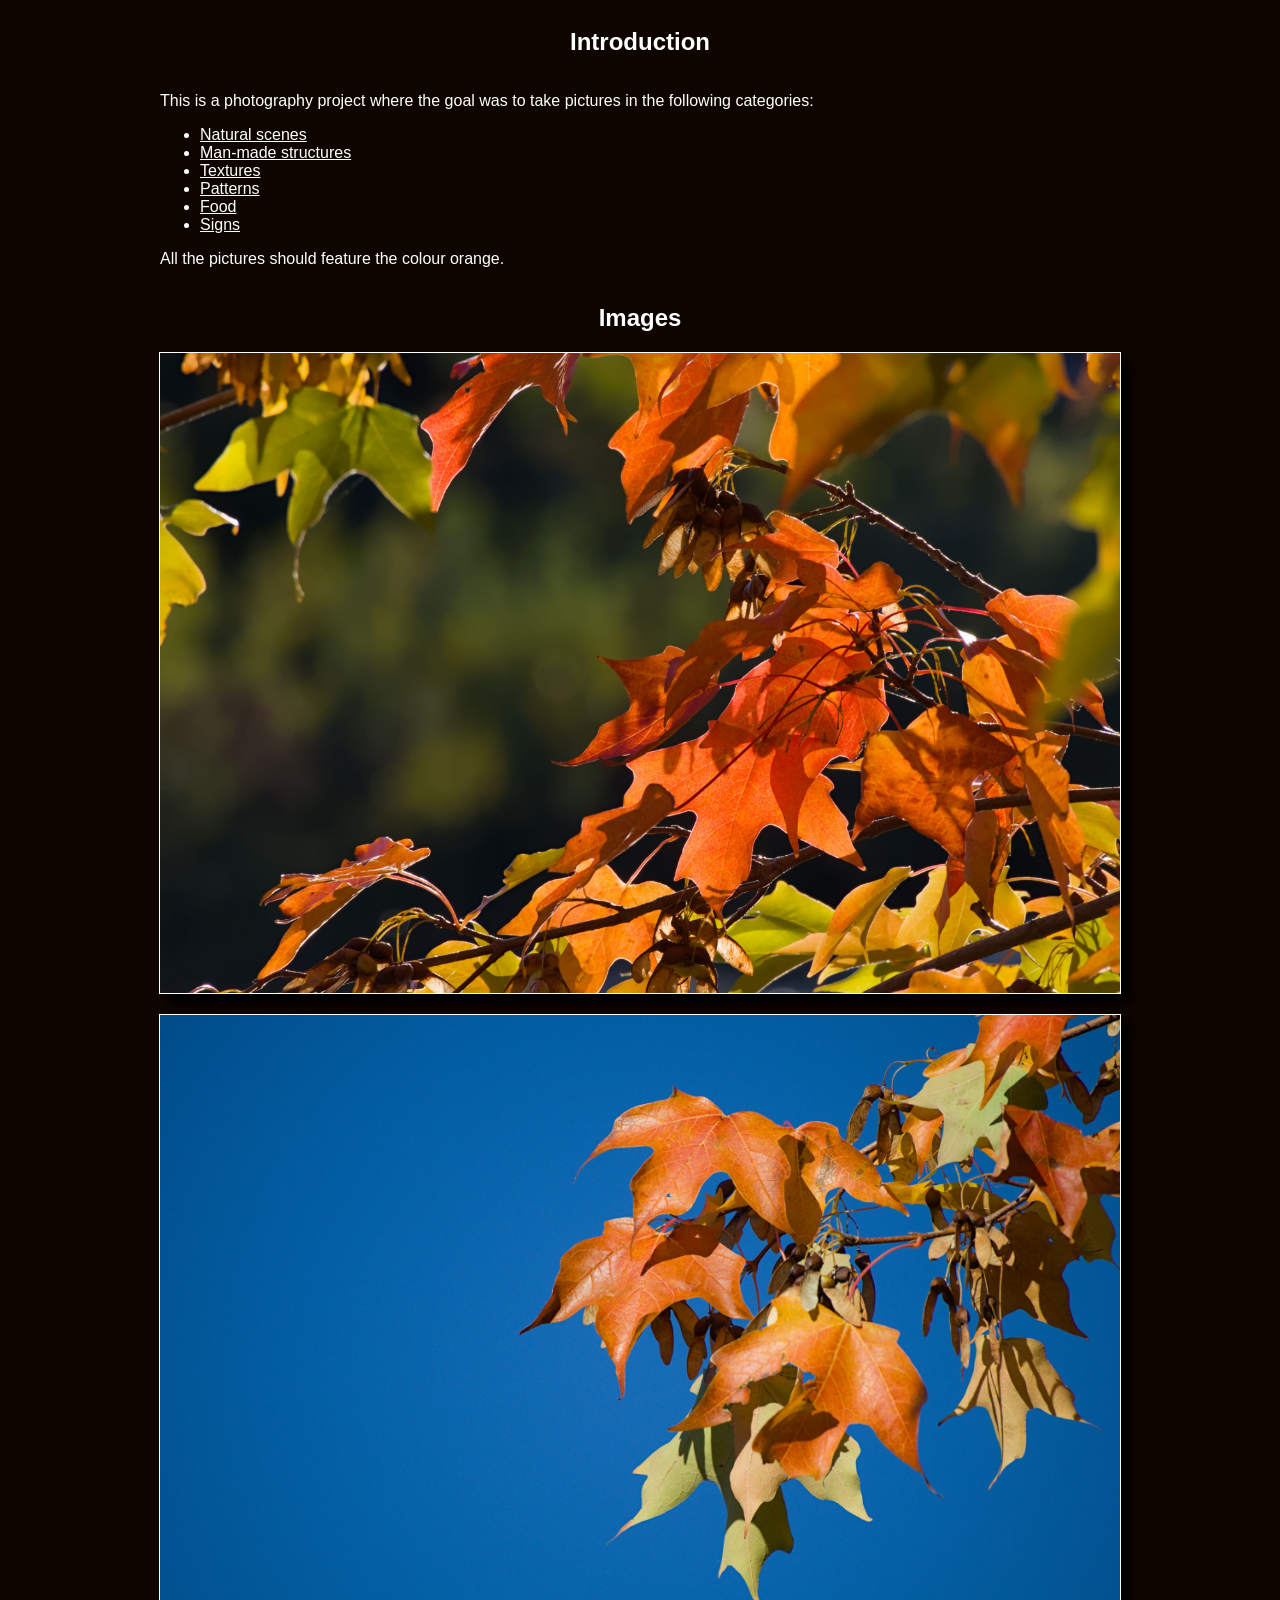
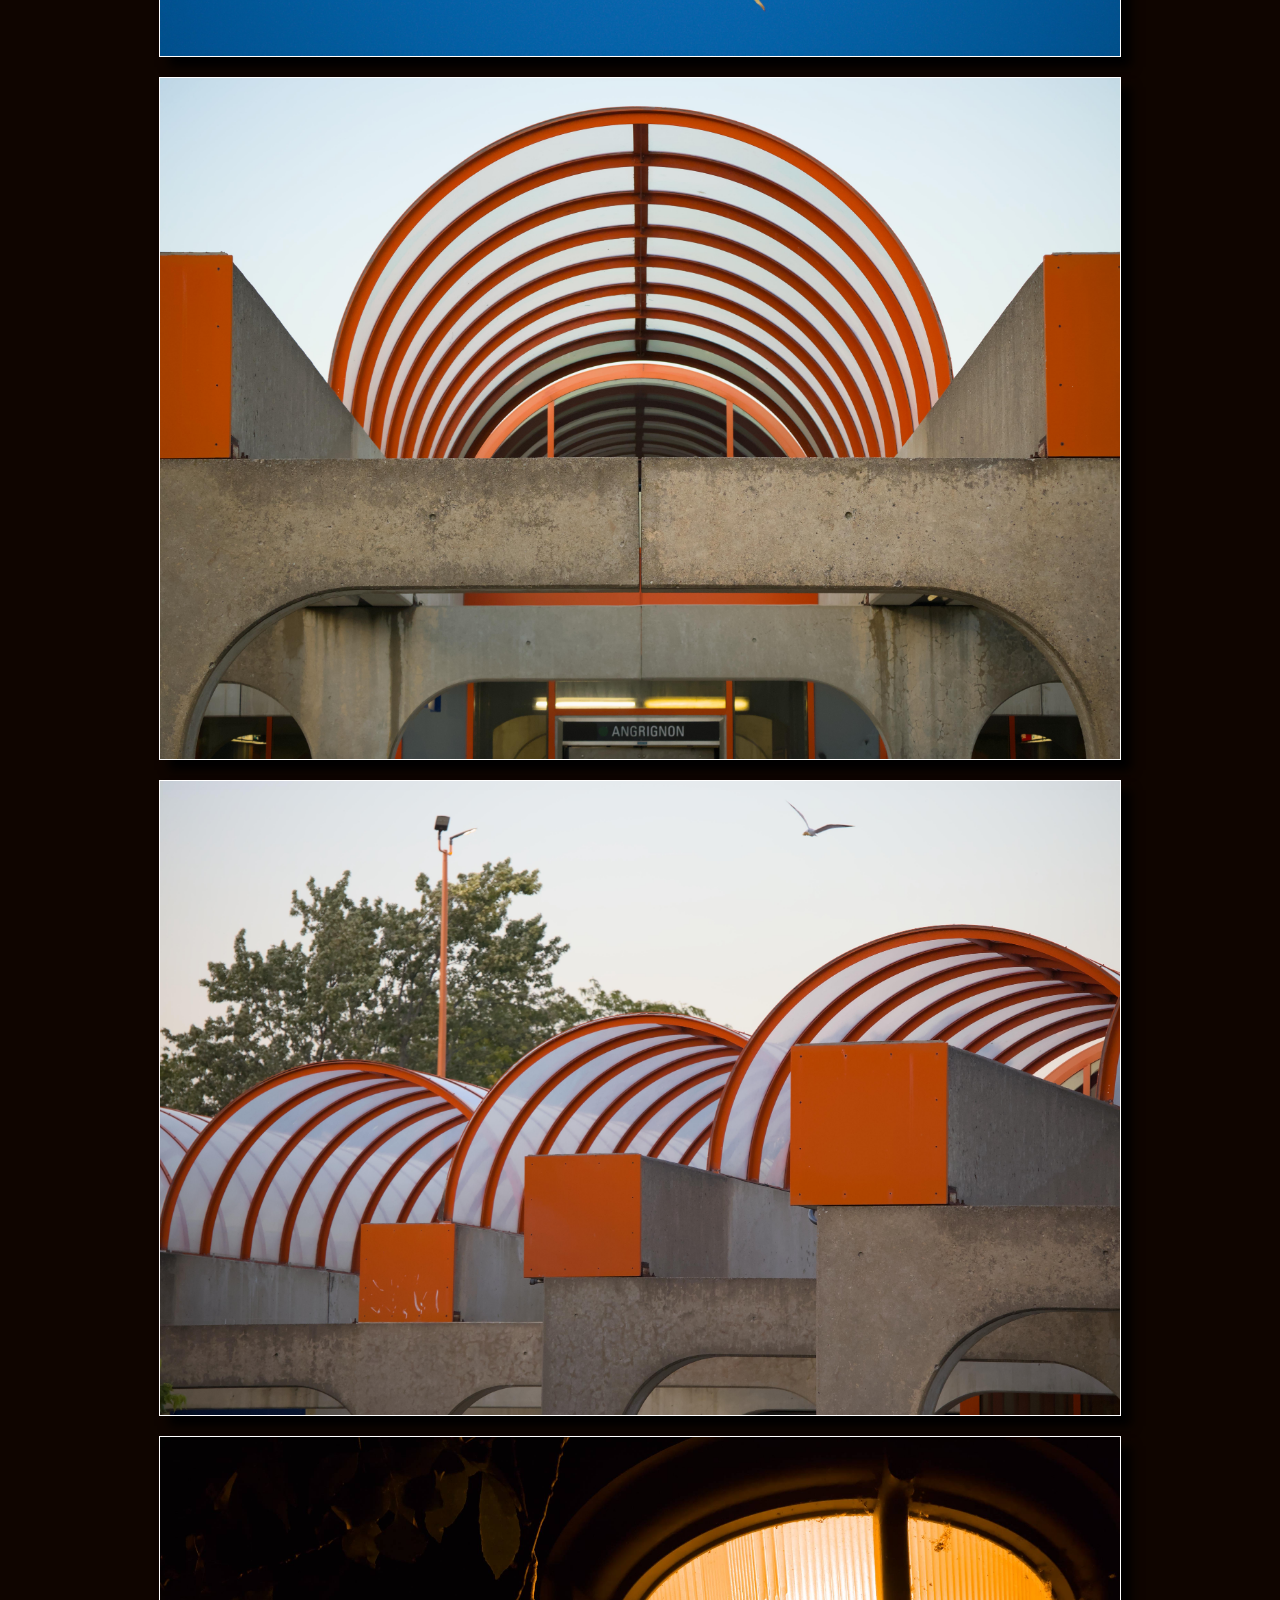
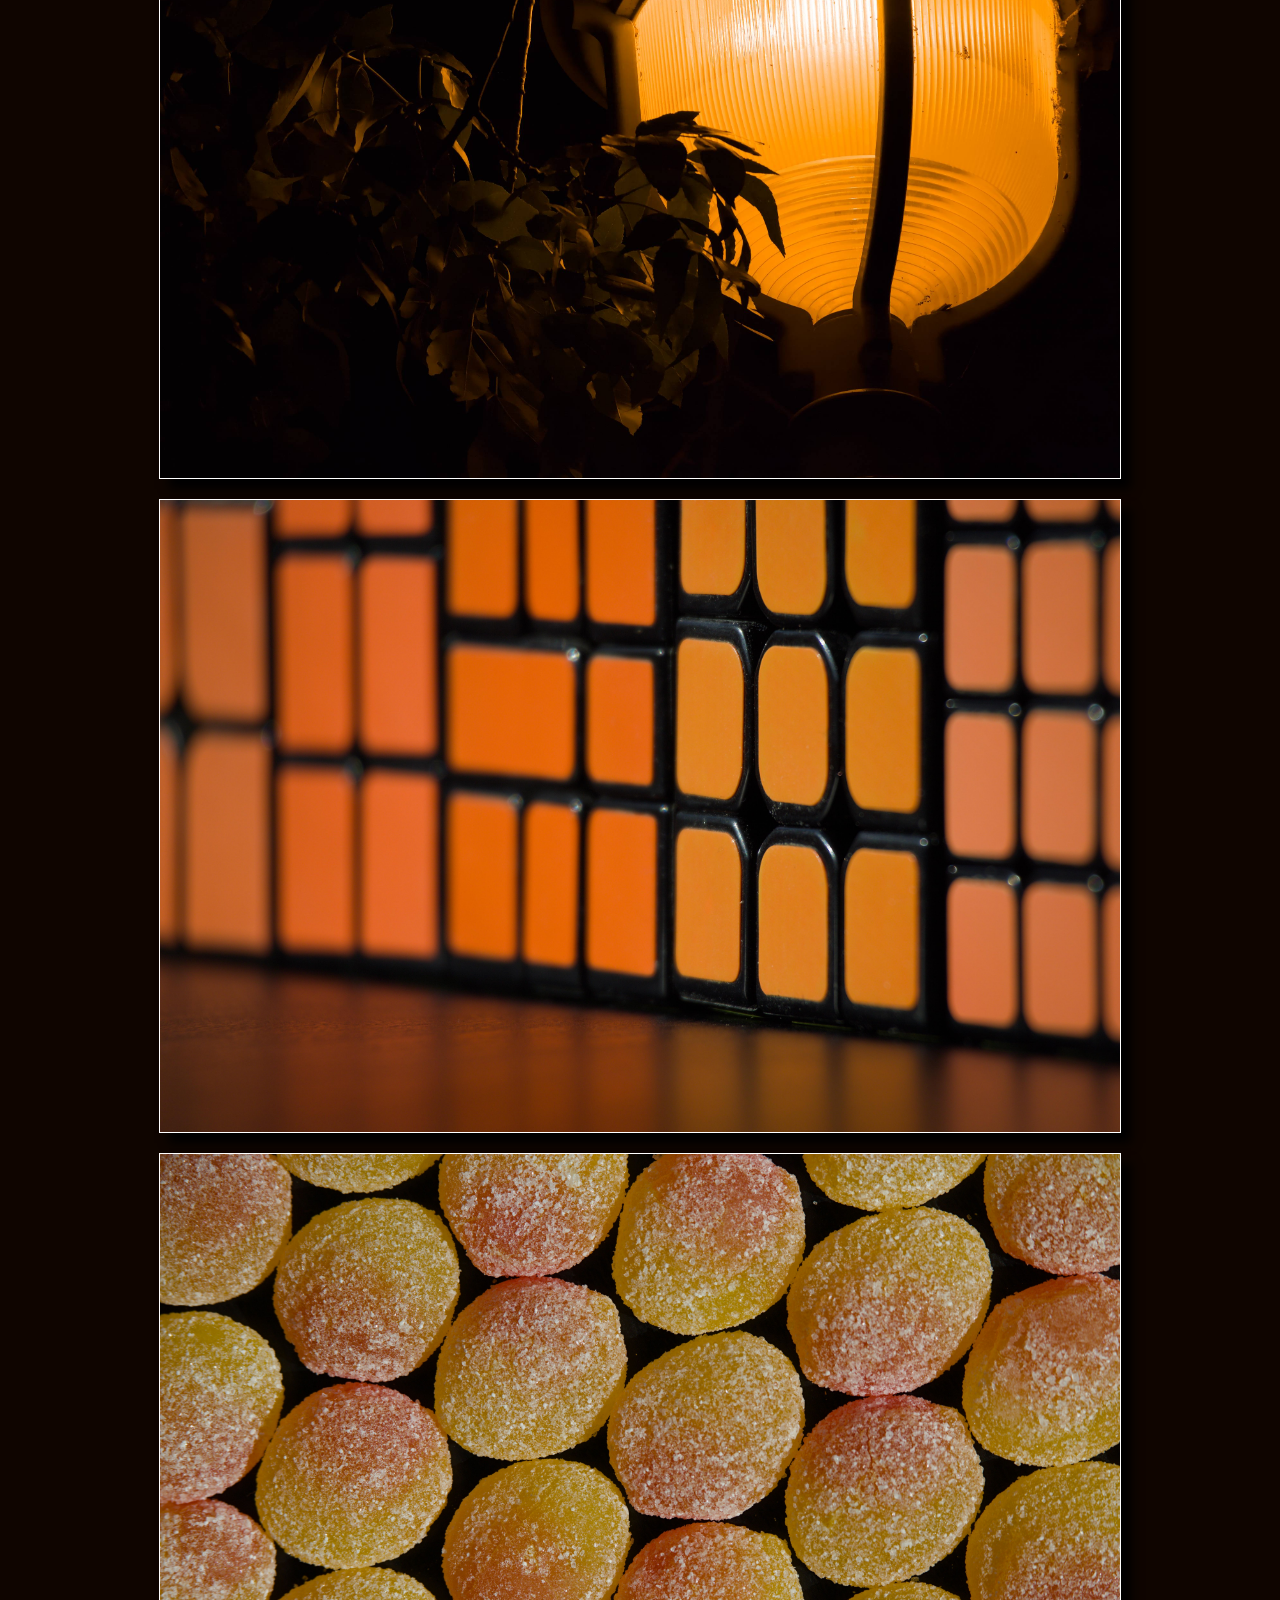
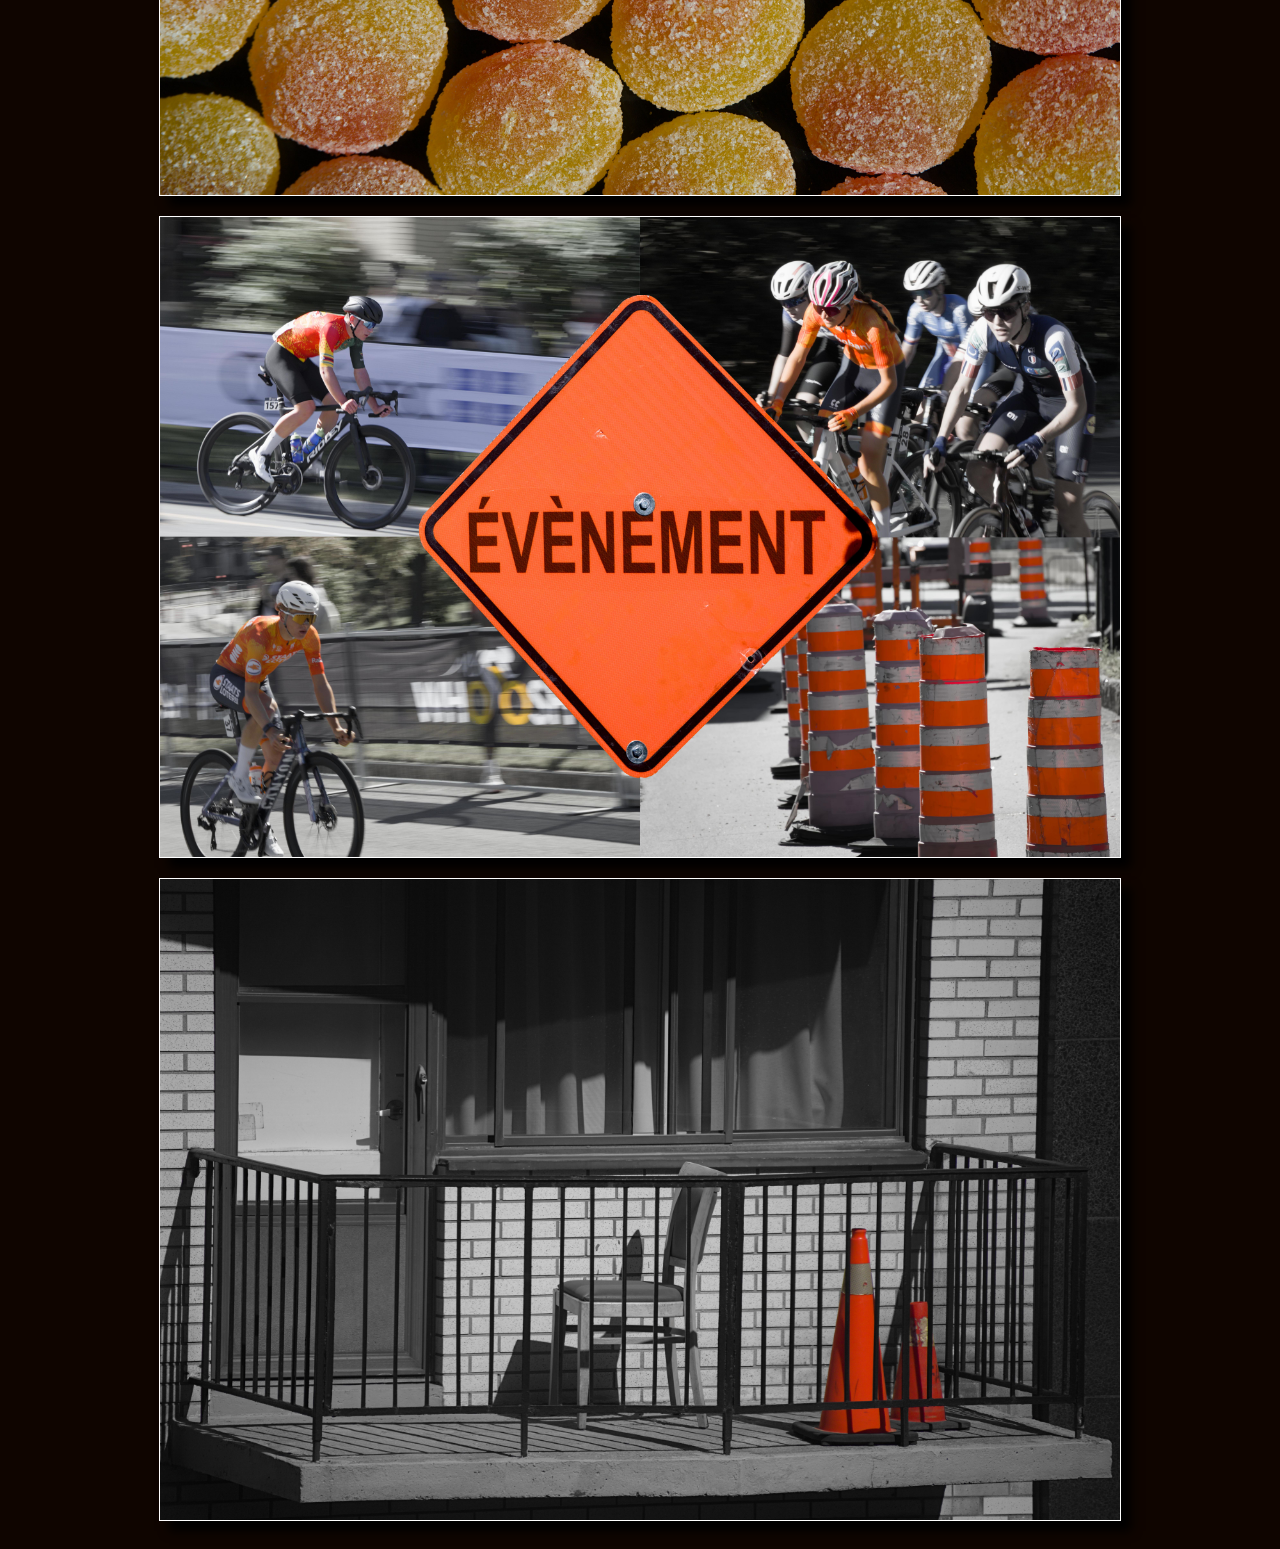
==== index.html @ d04191b4 "Initial commit" ====
<!DOCTYPE html>
<html>
    <head>
        <meta charset="utf-8" />
        <meta name="viewport" content="width=device-width" />
        <title>Orange Photos</title>
        <link rel="stylesheet" href="index.css" >
    </head>
    <body>
        <h2 id="intro"><a href="#intro">Introduction</a></h2>
        <section id="intro-section">
            <p>
                This is a photography project where the goal was to take pictures in the following categories:
            </p>
            <ul>
                <li><a href="#category-nature">Natural scenes</a></li>
                <li><a href="#category-manmade">Man-made structures</a></li>
                <li><a href="#category-texture">Textures</a></li>
                <li><a href="#category-pattern">Patterns</a></li>
                <li><a href="#category-food">Food</a></li>
                <li><a href="#category-sign">Signs</a></li>
            </ul>
            <p>
                All the pictures should feature the colour orange.
            </p>
        </section>
        <h2 id="images"><a href="#images">Images</a></h2>
        <section id="images-section">
            <img src="static/Orange_Leaves_2.jpg" id="category-nature" />
            <img src="static/Orange_Leaves_1.jpg" />

            <img src="static/Angrignon_Main_Arch.jpg" id="category-manmade" />
            <img src="static/Angrignon_Three_Arches.jpg" />

            <img src="static/Angrignon_Lamp.jpg" id="category-texture" />

            <img src="static/Rubiks_Cubes.jpg" id="category-pattern" />

            <img src="static/Fuzzy_Peaches.jpg" id="category-food" />

            <img src="static/UCI_World_Championships.jpg" id="category-sign" />
            <img src="static/Cones_On_Balcony.jpg" />
        <section>
    </body>
</html>
---- index.css ----
html {
    background-color: hsl(18, 100%, 3%);
    color: white;
    font-family: sans-serif;
    width: 100%;
    display: flex;
    flex-direction: column;
    align-items: center;
}

a {
    color: white;
}

body {
    width: 75%;
    display: flex;
    flex-direction: column;
    align-items: center;
}

h2 a {
    text-decoration: none;
}

#intro-section {
    width: 100%;
}

#images-section {
    display: flex;
    flex-direction: column;
    align-items: center;
    gap: 20px;
}

img {
    width: 100%;
    border: 1px solid white; /* TODO: remove this? */
    /* TODO: what should the actual shadow angle be to match the lighting on the background pattern (which I still need to implement)? */
    box-shadow: 10px 10px 10px black;
}
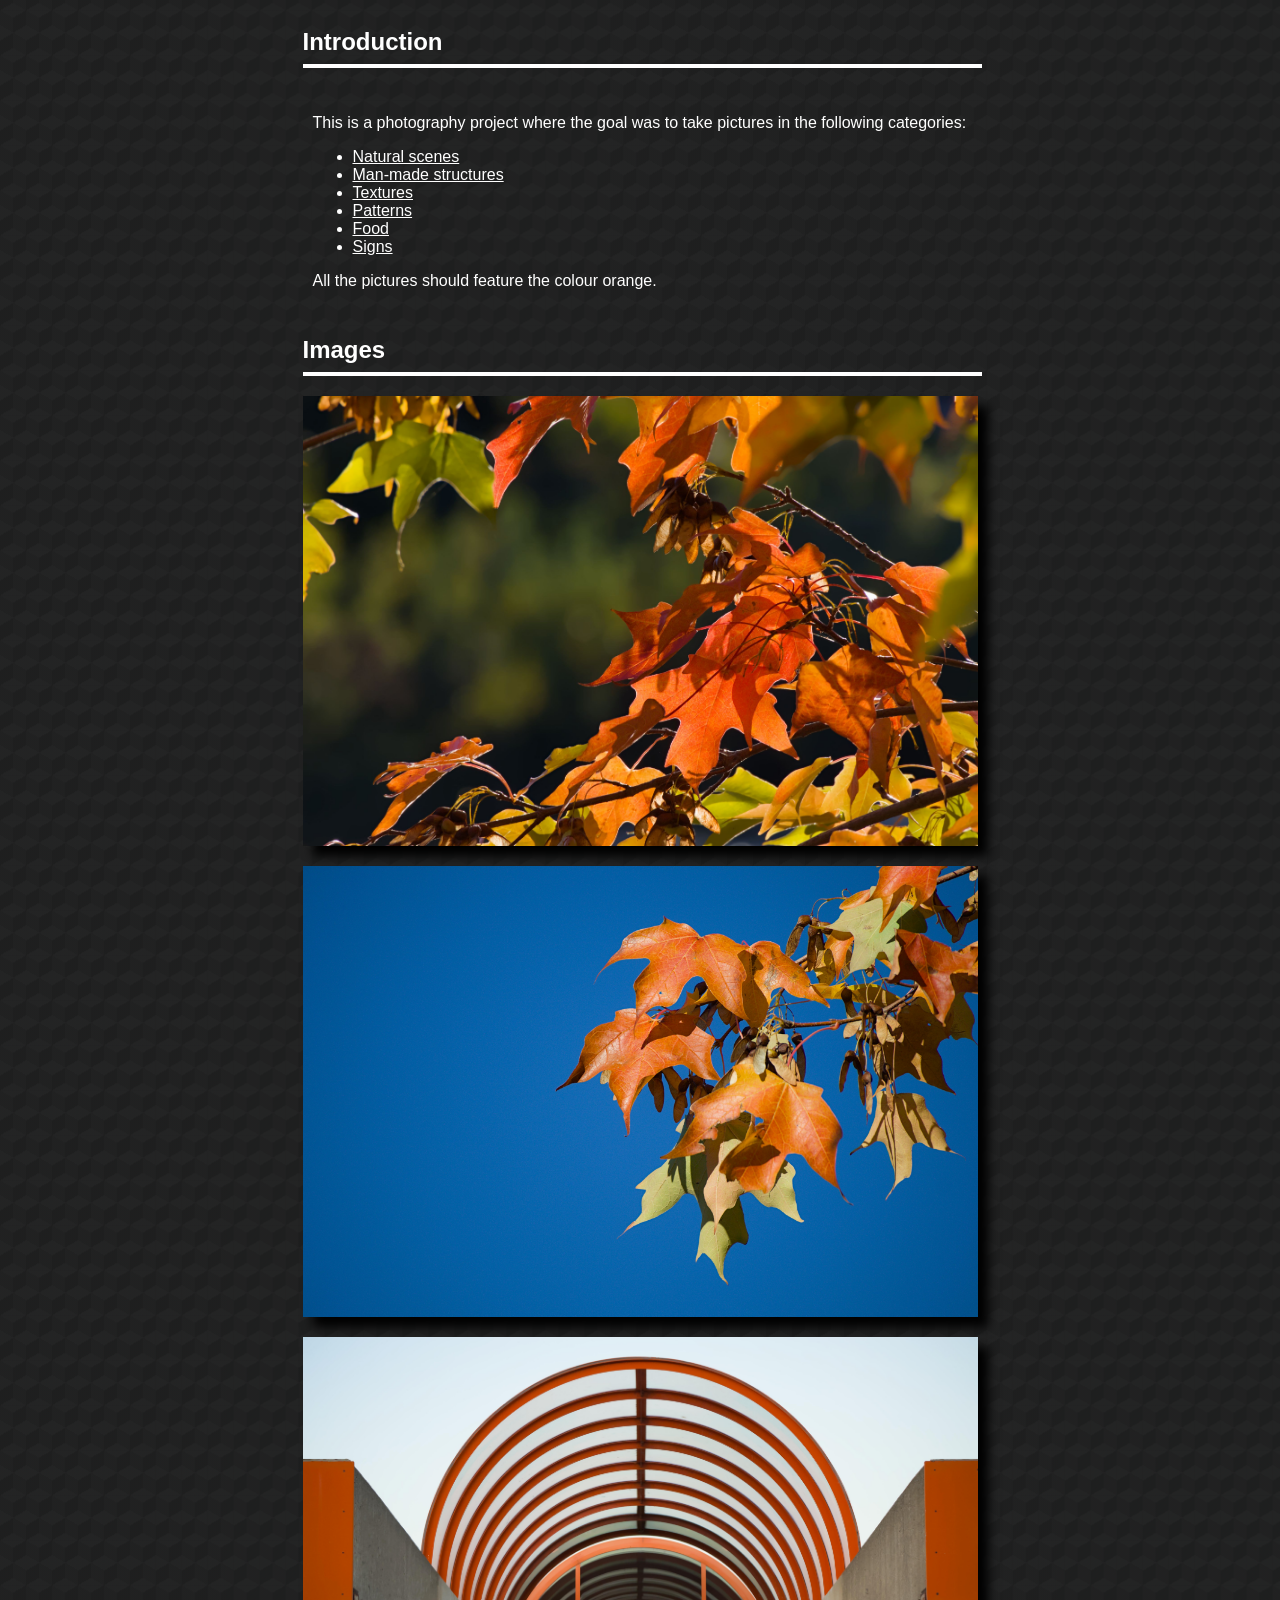
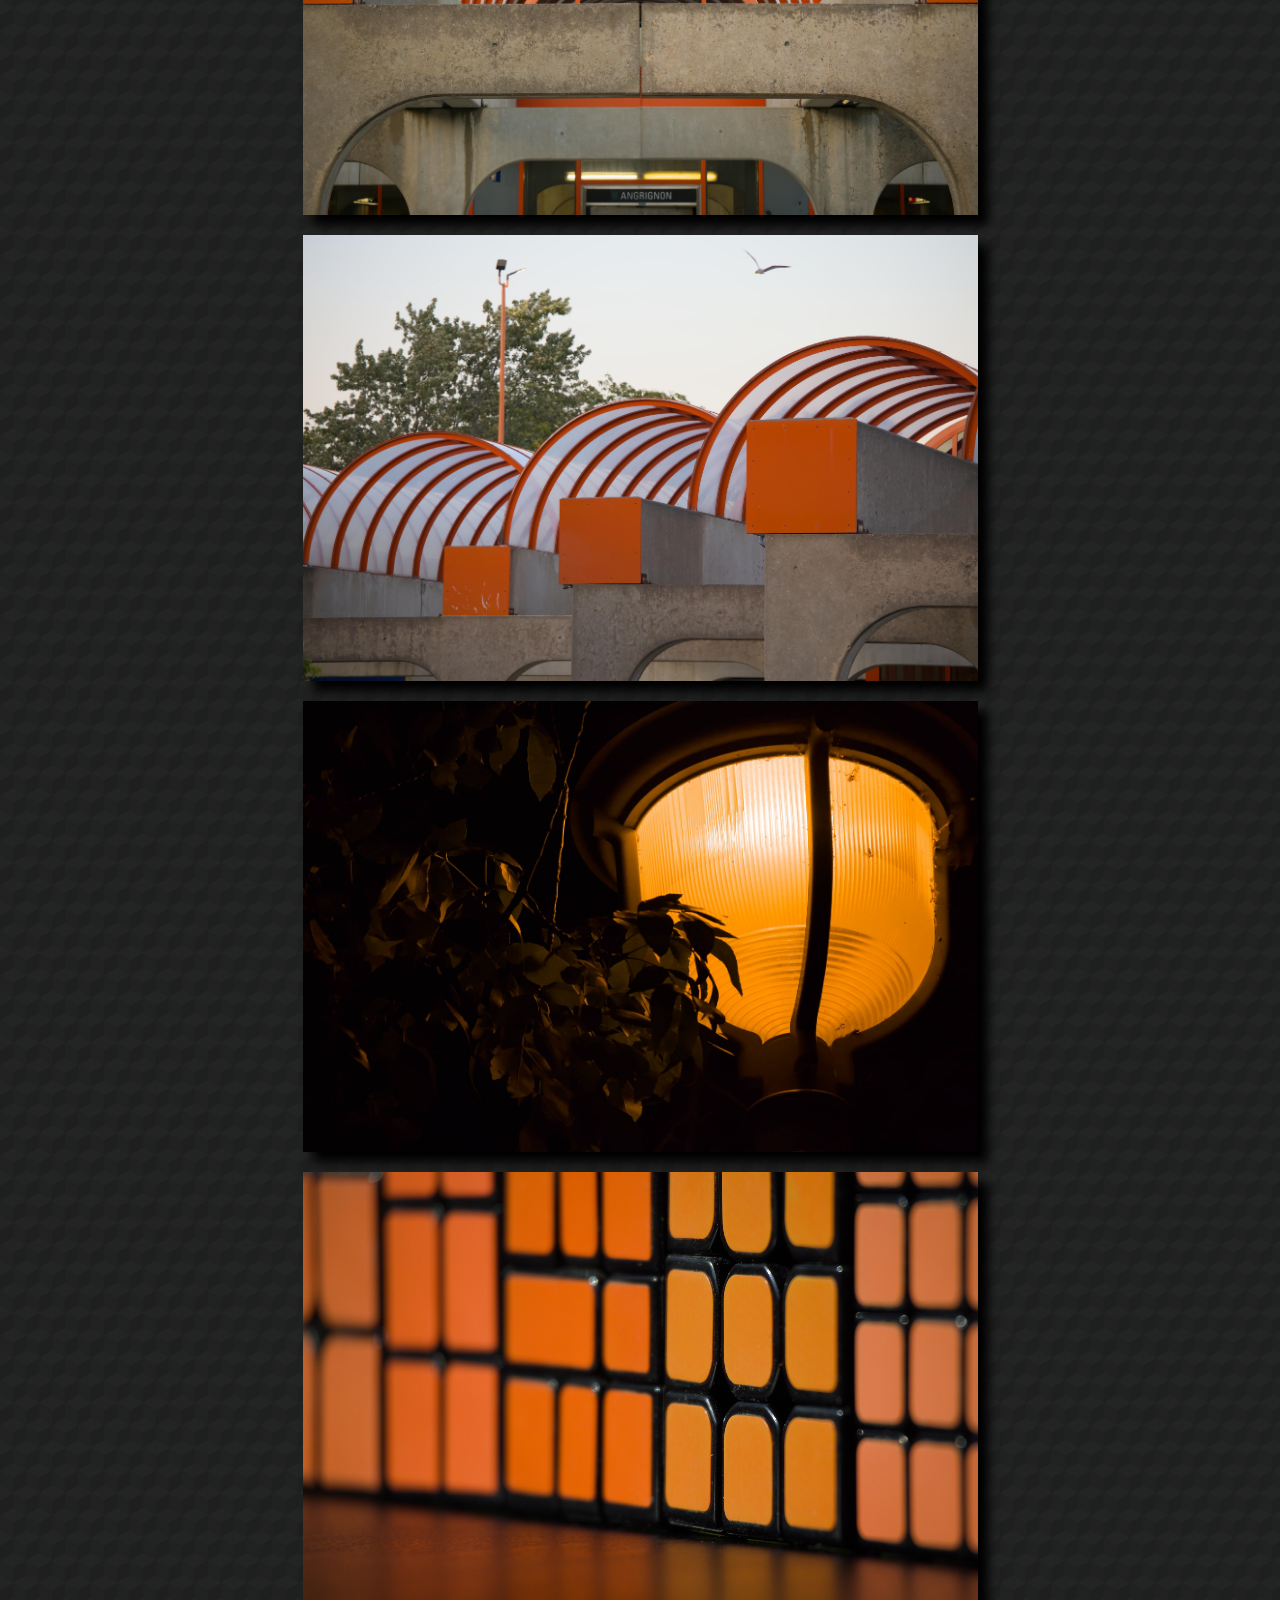
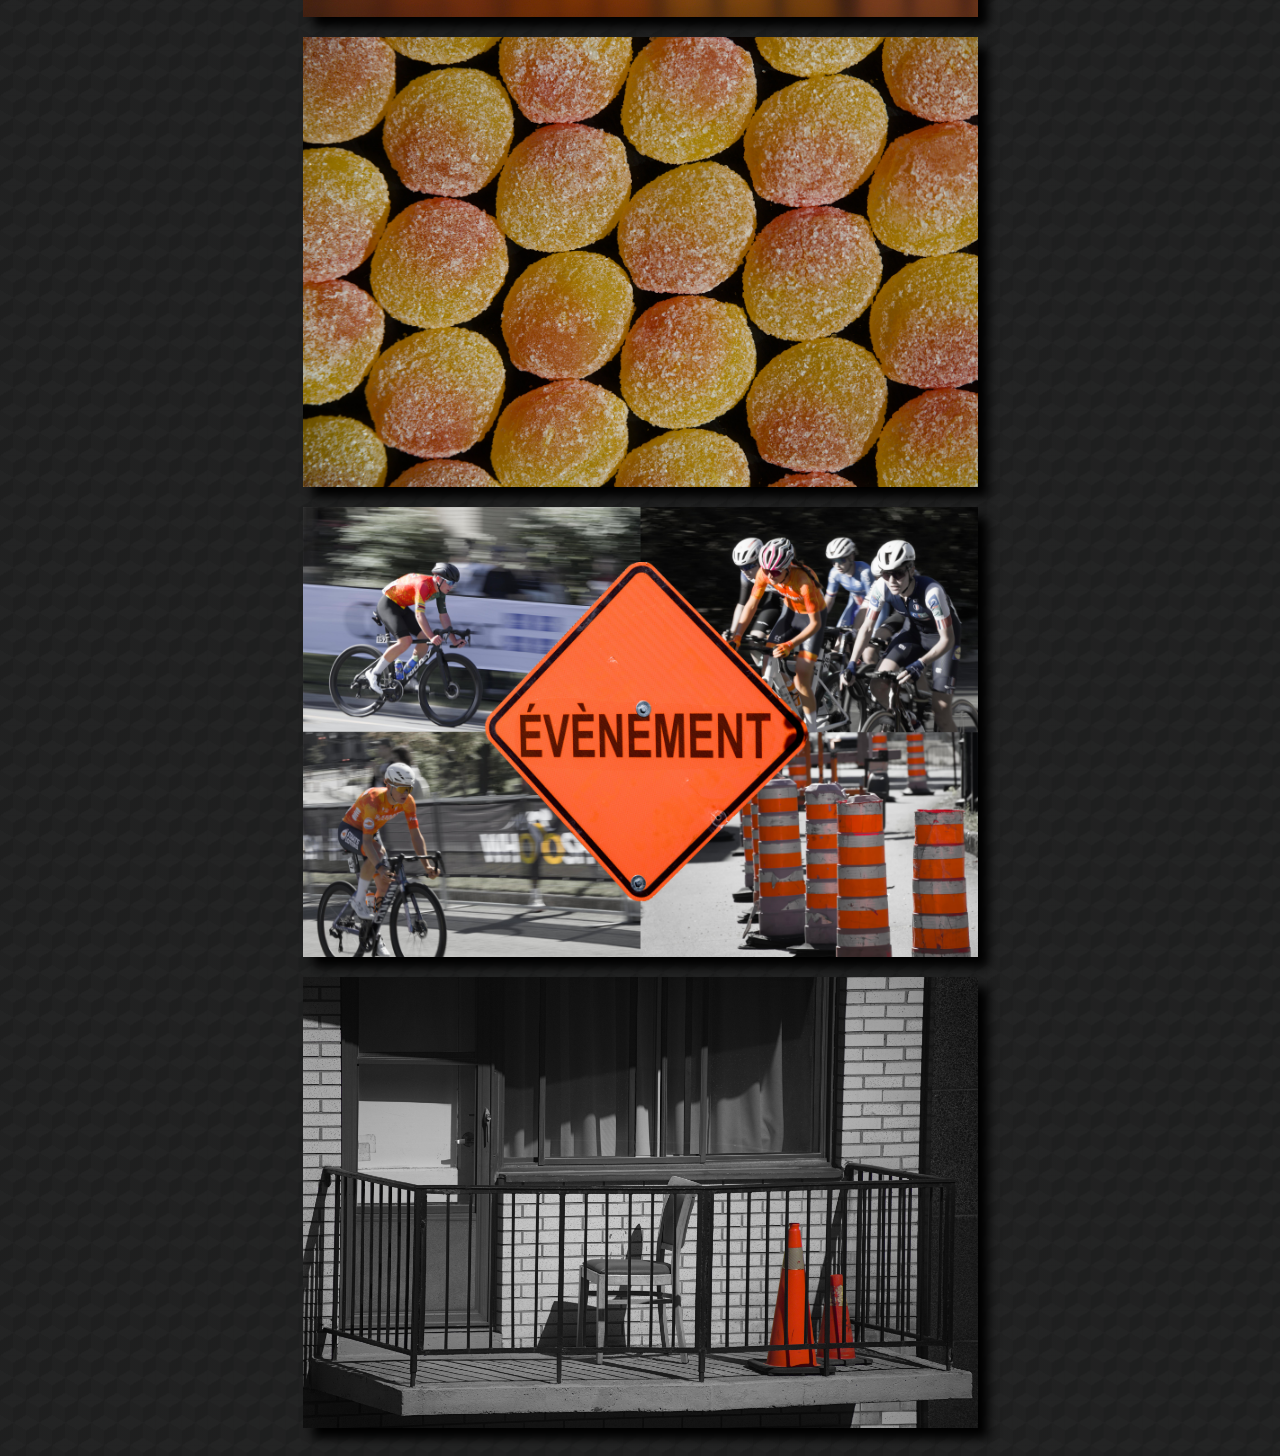
==== commit c380ae3c: "First attempt at making background pattern It doesn't look very nice :(" ====
--- a/index.html
+++ b/index.html
@@ -8,6 +8,7 @@
     </head>
     <body>
         <h2 id="intro"><a href="#intro">Introduction</a></h2>
+        <hr />
         <section id="intro-section">
             <p>
                 This is a photography project where the goal was to take pictures in the following categories:
@@ -25,6 +26,7 @@
             </p>
         </section>
         <h2 id="images"><a href="#images">Images</a></h2>
+        <hr />
         <section id="images-section">
             <img src="static/Orange_Leaves_2.jpg" id="category-nature" />
             <img src="static/Orange_Leaves_1.jpg" />
--- a/index.css
+++ b/index.css
@@ -1,5 +1,4 @@
 html {
-    background-color: hsl(18, 100%, 3%);
     color: white;
     font-family: sans-serif;
     width: 100%;
@@ -13,18 +12,40 @@
 }
 
 body {
-    width: 75%;
+    /* Set the content width such that
+     *  (1) the images fill the page on narrow screens,
+     *  (2) the images are not taller than 50% of the screen height on wide screens.
+     *
+     * Let W, H be the width and height of the image.
+     * For all these images, H = 2/3 * W.
+     * Therefore, H = 50vh is equivalent to W = 75vh.
+     */
+    width: min(90%, 75vh);
+}
+
+body {
     display: flex;
     flex-direction: column;
-    align-items: center;
+    align-items: start;
 }
 
 h2 a {
     text-decoration: none;
 }
 
+h2 {
+    margin-bottom: 0;
+}
+
+hr {
+    width: 100%;
+    margin-bottom: 20px;
+}
+
 #intro-section {
     width: 100%;
+    padding: 10px;
+    box-sizing: border-box;
 }
 
 #images-section {
@@ -36,7 +57,34 @@
 
 img {
     width: 100%;
-    border: 1px solid white; /* TODO: remove this? */
-    /* TODO: what should the actual shadow angle be to match the lighting on the background pattern (which I still need to implement)? */
     box-shadow: 10px 10px 10px black;
 }
+
+/* Background pattern */
+html {
+    --dark-color:   hsl(198, 1%, 12%);
+    --mid-color:    hsl(198, 1%, 13%);
+    --light-color:  hsl(198, 1%, 14%);
+    /* tile size: 2sqrt(3) ~= 3.464 (width) x 6 (height) */
+    --tile-height: 5vh;
+    --tile-width: calc(var(--tile-height) * 0.5774);
+    --tile-size: var(--tile-width) var(--tile-height);
+    background:
+        conic-gradient(from 120deg at 50.00% 83.33%, var(--light-color) 0deg 120deg, #0000 0deg 360deg) 0 / var(--tile-size),
+        conic-gradient(from -60deg at 50.00% 16.67%, var(--light-color) 0deg 120deg, #0000 0deg 360deg) 0 / var(--tile-size),
+        conic-gradient(from  60deg at 50.00% 50.00%, var(--light-color) 0deg  60deg, #0000 0deg 360deg) 0 / var(--tile-size),
+        conic-gradient(from 240deg at 50.00% 50.00%, var(--light-color) 0deg  60deg, #0000 0deg 360deg) 0 / var(--tile-size),
+        conic-gradient(from 240deg at 50.00% 50.00%, var(--light-color) 0deg  60deg, #0000 0deg 360deg) 0 / var(--tile-size),
+
+        conic-gradient(from 120deg at 50.00% 50.00%, var(--mid-color) 0deg 60deg, #0000 0deg 360deg) 0 / var(--tile-size),
+        conic-gradient(from 300deg at 50.00% 50.00%, var(--mid-color) 0deg 60deg, #0000 0deg 360deg) 0 / var(--tile-size),
+
+        conic-gradient(from   0deg at 50.00% 50.00%, var(--dark-color) 0deg 60deg, #0000 0deg 360deg) 0 / var(--tile-size),
+        conic-gradient(from 180deg at 50.00% 50.00%, var(--dark-color) 0deg 60deg, #0000 0deg 360deg) 0 / var(--tile-size)
+
+        var(--dark-color);
+}
+
+hr {
+    border: 2px solid white;
+}
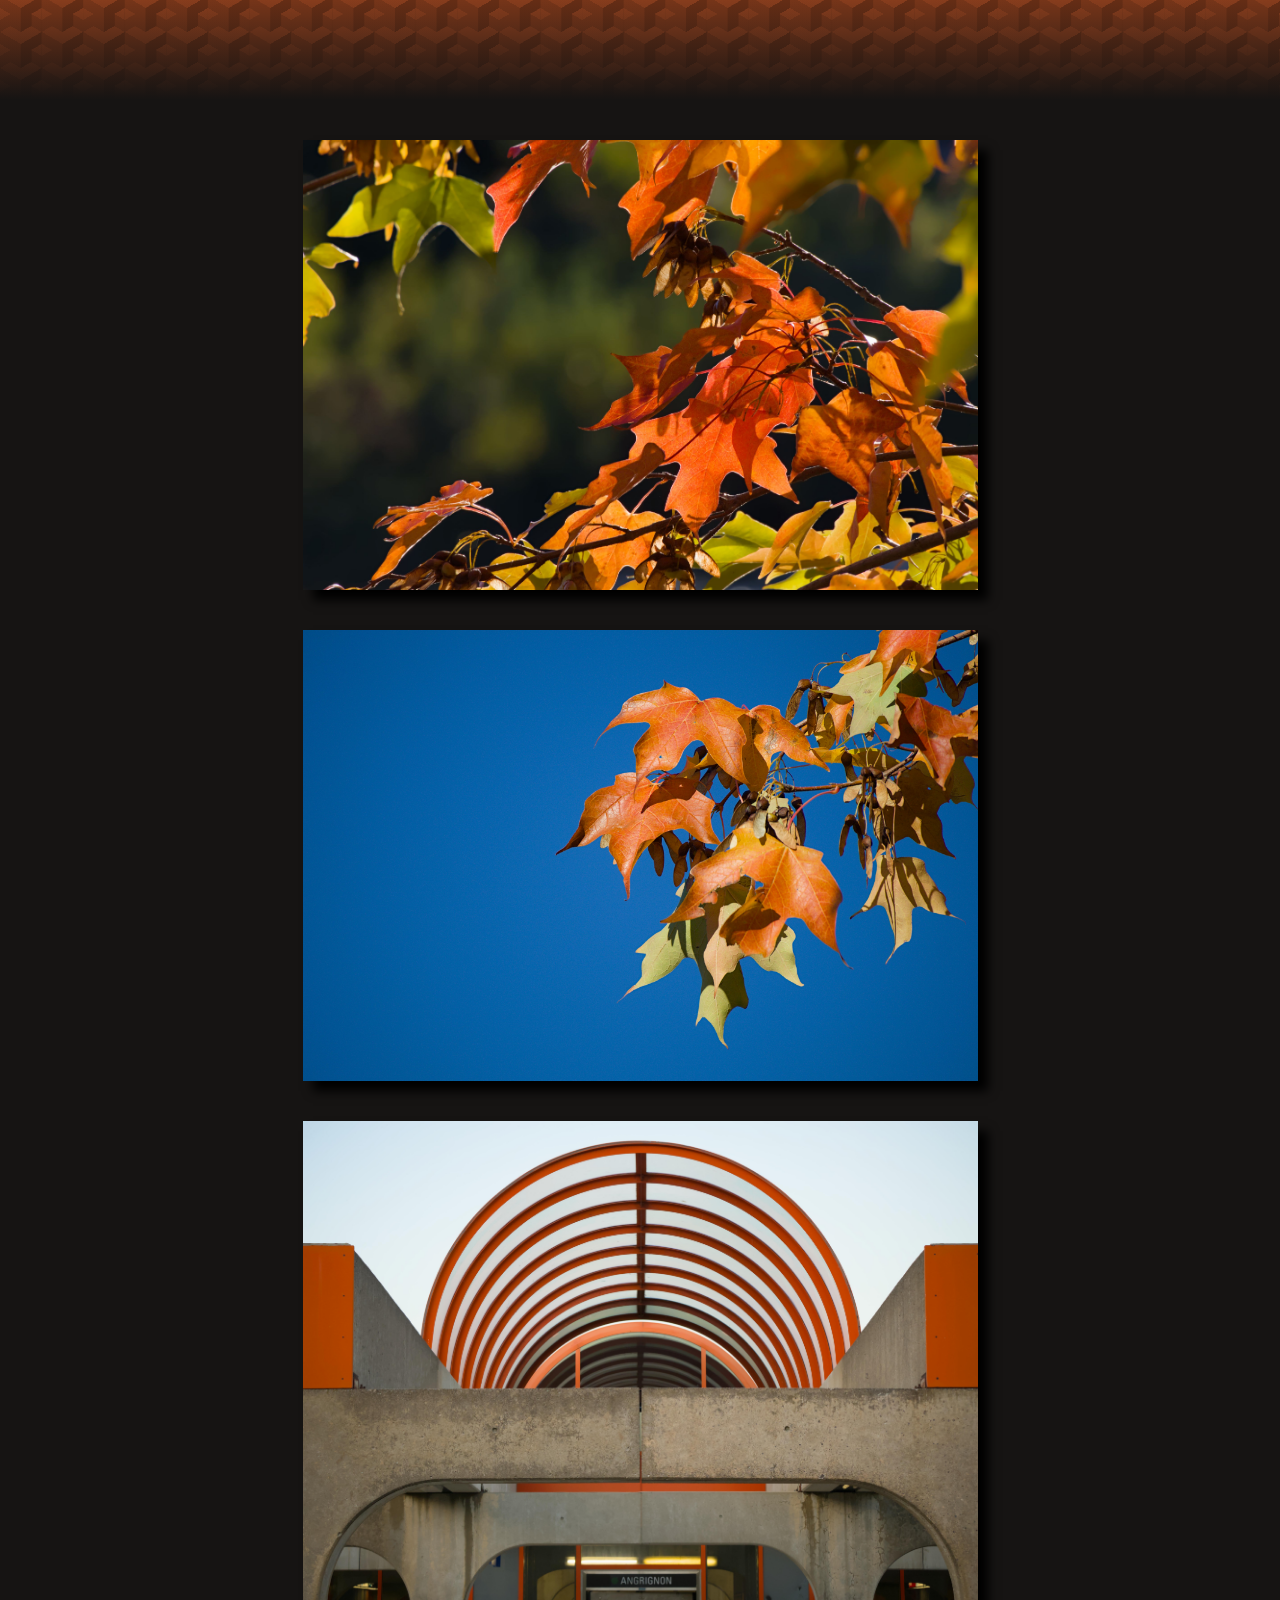
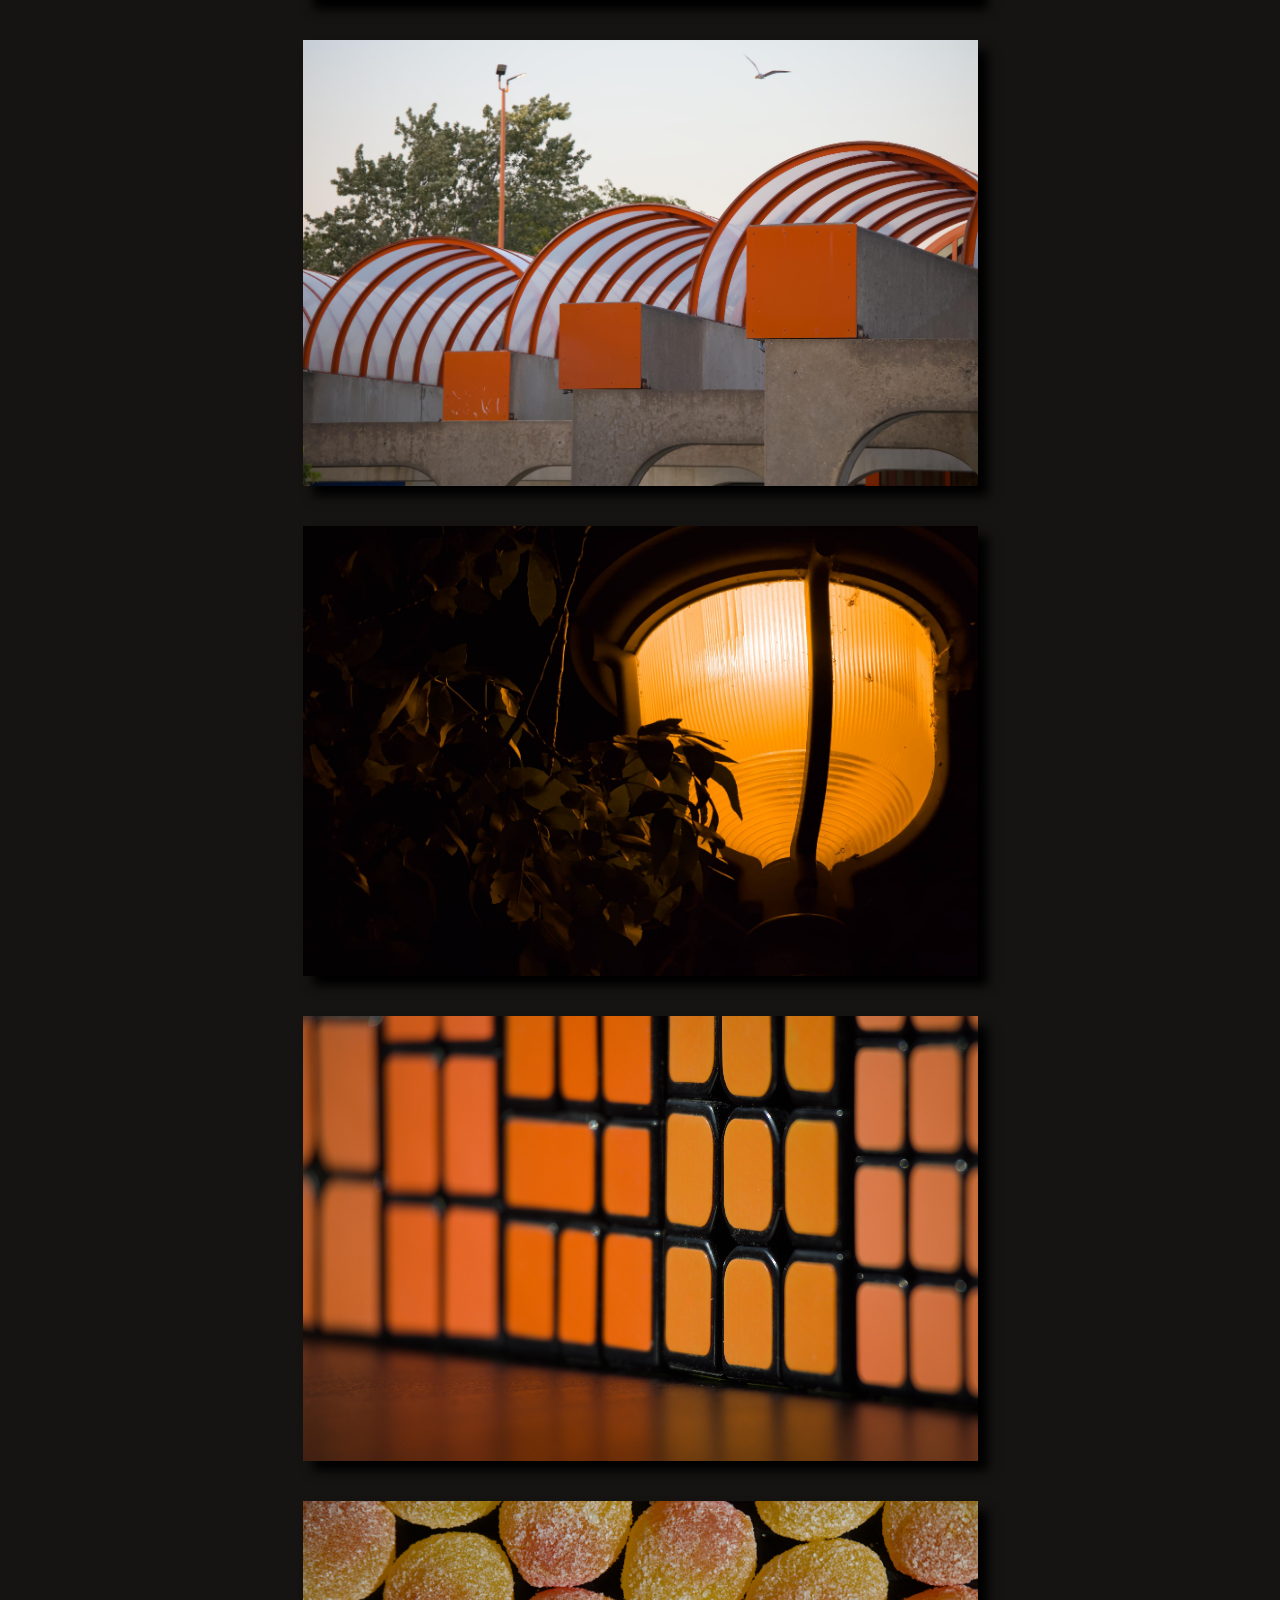
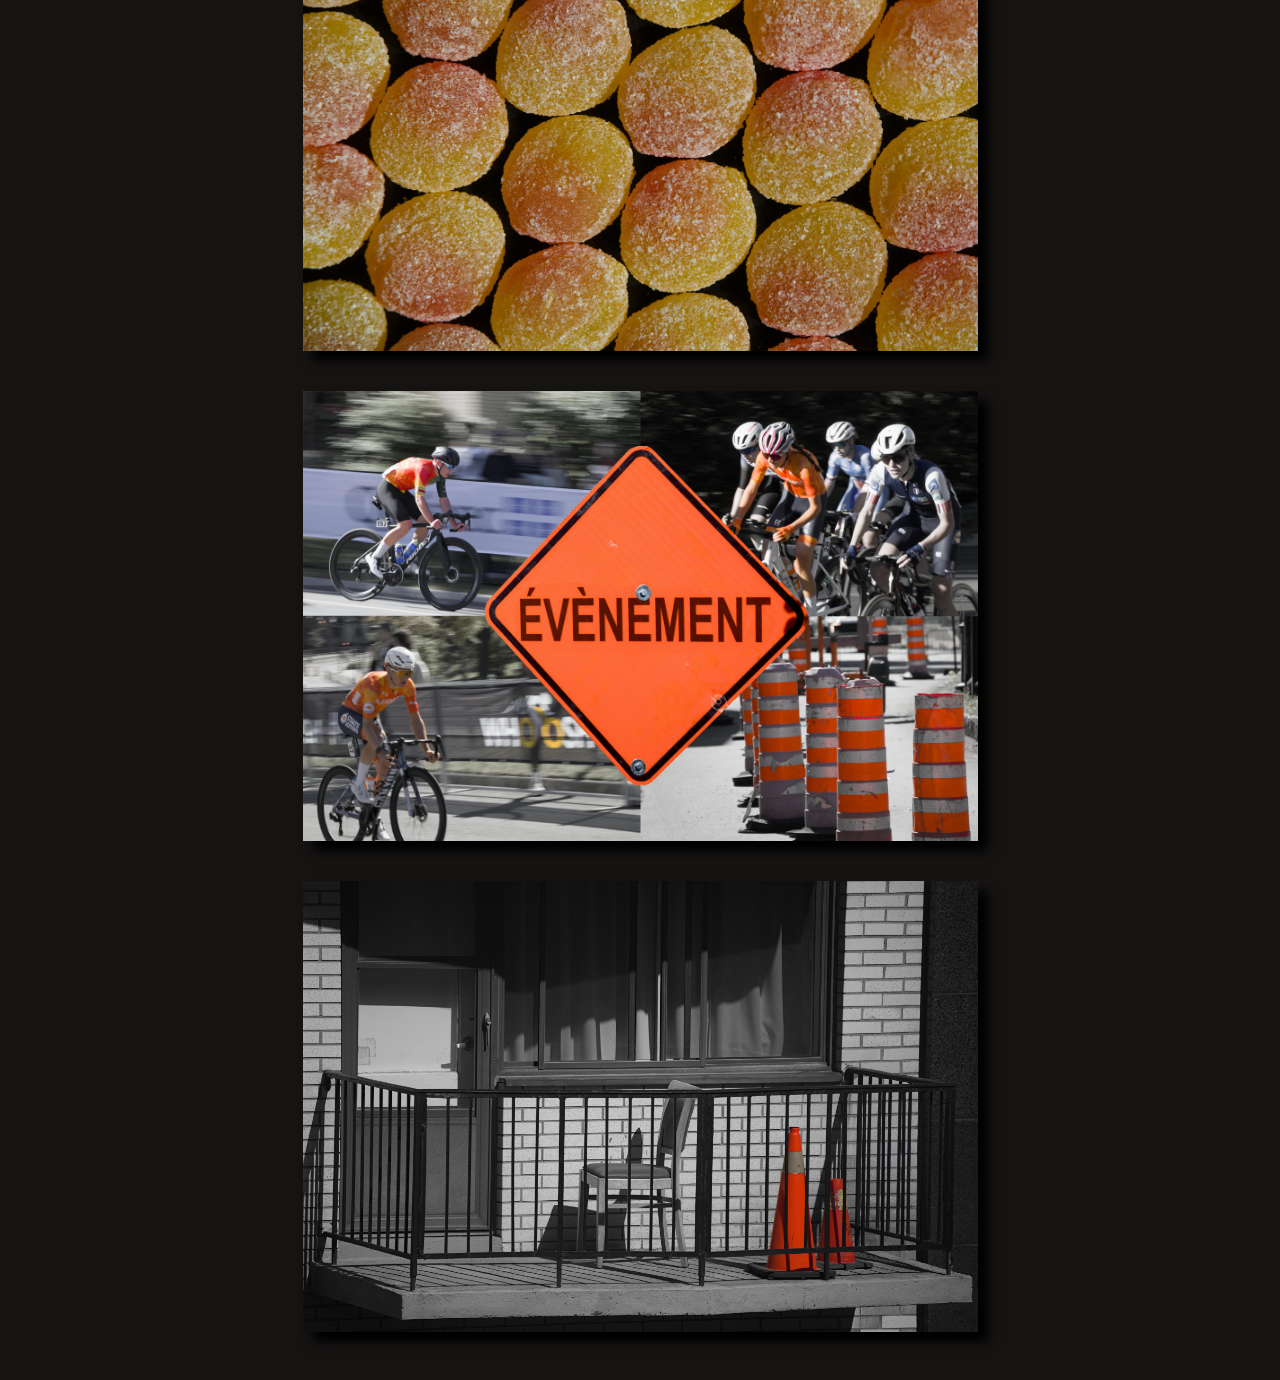
==== commit 96c02229: "Use background pattern only in header" ====
--- a/index.html
+++ b/index.html
@@ -7,26 +7,7 @@
         <link rel="stylesheet" href="index.css" >
     </head>
     <body>
-        <h2 id="intro"><a href="#intro">Introduction</a></h2>
-        <hr />
-        <section id="intro-section">
-            <p>
-                This is a photography project where the goal was to take pictures in the following categories:
-            </p>
-            <ul>
-                <li><a href="#category-nature">Natural scenes</a></li>
-                <li><a href="#category-manmade">Man-made structures</a></li>
-                <li><a href="#category-texture">Textures</a></li>
-                <li><a href="#category-pattern">Patterns</a></li>
-                <li><a href="#category-food">Food</a></li>
-                <li><a href="#category-sign">Signs</a></li>
-            </ul>
-            <p>
-                All the pictures should feature the colour orange.
-            </p>
-        </section>
-        <h2 id="images"><a href="#images">Images</a></h2>
-        <hr />
+        <header></header>
         <section id="images-section">
             <img src="static/Orange_Leaves_2.jpg" id="category-nature" />
             <img src="static/Orange_Leaves_1.jpg" />
--- a/index.css
+++ b/index.css
@@ -12,6 +12,11 @@
 }
 
 body {
+    width: 100%;
+    margin-top: 0;
+}
+
+#images-section {
     /* Set the content width such that
      *  (1) the images fill the page on narrow screens,
      *  (2) the images are not taller than 50% of the screen height on wide screens.
@@ -21,12 +26,21 @@
      * Therefore, H = 50vh is equivalent to W = 75vh.
      */
     width: min(90%, 75vh);
+    gap: 40px;
 }
 
 body {
     display: flex;
     flex-direction: column;
-    align-items: start;
+    align-items: center;
+}
+
+header {
+    width: 100%;
+    height: 40px;
+    margin-bottom: 40px;
+    padding-top: 10px;
+    padding-bottom: 50px;
 }
 
 h2 a {
@@ -52,7 +66,6 @@
     display: flex;
     flex-direction: column;
     align-items: center;
-    gap: 20px;
 }
 
 img {
@@ -62,25 +75,32 @@
 
 /* Background pattern */
 html {
-    --dark-color:   hsl(198, 1%, 12%);
-    --mid-color:    hsl(198, 1%, 13%);
-    --light-color:  hsl(198, 1%, 14%);
-    /* tile size: 2sqrt(3) ~= 3.464 (width) x 6 (height) */
-    --tile-height: 5vh;
-    --tile-width: calc(var(--tile-height) * 0.5774);
+    --dark-color:       hsl(18, 65%, 24%);
+    --mid-color:        hsl(18, 65%, 28%);
+    --light-color:      hsl(18, 65%, 32%);
+
+    --back-color:       hsl(18, 7%, 8%);
+    background-color:   var(--back-color);
+}
+
+header {
+    /* tile size: 4sqrt(3) ~= 6.928 (width) x 6 (height) */
+    --tile-height: 4vh;
+    --tile-width: calc(var(--tile-height) * 1.155);
     --tile-size: var(--tile-width) var(--tile-height);
     background:
-        conic-gradient(from 120deg at 50.00% 83.33%, var(--light-color) 0deg 120deg, #0000 0deg 360deg) 0 / var(--tile-size),
-        conic-gradient(from -60deg at 50.00% 16.67%, var(--light-color) 0deg 120deg, #0000 0deg 360deg) 0 / var(--tile-size),
-        conic-gradient(from  60deg at 50.00% 50.00%, var(--light-color) 0deg  60deg, #0000 0deg 360deg) 0 / var(--tile-size),
-        conic-gradient(from 240deg at 50.00% 50.00%, var(--light-color) 0deg  60deg, #0000 0deg 360deg) 0 / var(--tile-size),
-        conic-gradient(from 240deg at 50.00% 50.00%, var(--light-color) 0deg  60deg, #0000 0deg 360deg) 0 / var(--tile-size),
+        linear-gradient(to bottom, transparent, var(--back-color)),
 
-        conic-gradient(from 120deg at 50.00% 50.00%, var(--mid-color) 0deg 60deg, #0000 0deg 360deg) 0 / var(--tile-size),
-        conic-gradient(from 300deg at 50.00% 50.00%, var(--mid-color) 0deg 60deg, #0000 0deg 360deg) 0 / var(--tile-size),
+        conic-gradient(from -60deg at 50.00% 33.33%, var(--light-color) 0deg 120deg, #0000 0deg 360deg) 0 / var(--tile-size),
+        conic-gradient(from  60deg at 75.00% 50.00%, var(--light-color) 0deg  60deg, #0000 0deg 360deg) 0 / var(--tile-size),
+        conic-gradient(from 240deg at 25.00% 50.00%, var(--light-color) 0deg  60deg, #0000 0deg 360deg) 0 / var(--tile-size),
+        conic-gradient(from 120deg at 25.00% 83.33%, var(--light-color) 0deg 120deg, #0000 0deg 360deg) 0 / var(--tile-size),
+        conic-gradient(from 120deg at 75.00% 83.33%, var(--light-color) 0deg 120deg, #0000 0deg 360deg) 0 / var(--tile-size),
 
-        conic-gradient(from   0deg at 50.00% 50.00%, var(--dark-color) 0deg 60deg, #0000 0deg 360deg) 0 / var(--tile-size),
-        conic-gradient(from 180deg at 50.00% 50.00%, var(--dark-color) 0deg 60deg, #0000 0deg 360deg) 0 / var(--tile-size)
+        conic-gradient(from 180deg at 25.00% 50.00%, var(--mid-color) 0deg  60deg, #0000 0deg 360deg) 0 / var(--tile-size),
+        conic-gradient(from 120deg at 75.00% 50.00%, var(--mid-color) 0deg  60deg, #0000 0deg 360deg) 0 / var(--tile-size),
+
+        conic-gradient(from 180deg at 50.00% 33.33%, var(--mid-color) 0deg 120deg, #0000 0deg 360deg) 0 / var(--tile-size),
 
         var(--dark-color);
 }
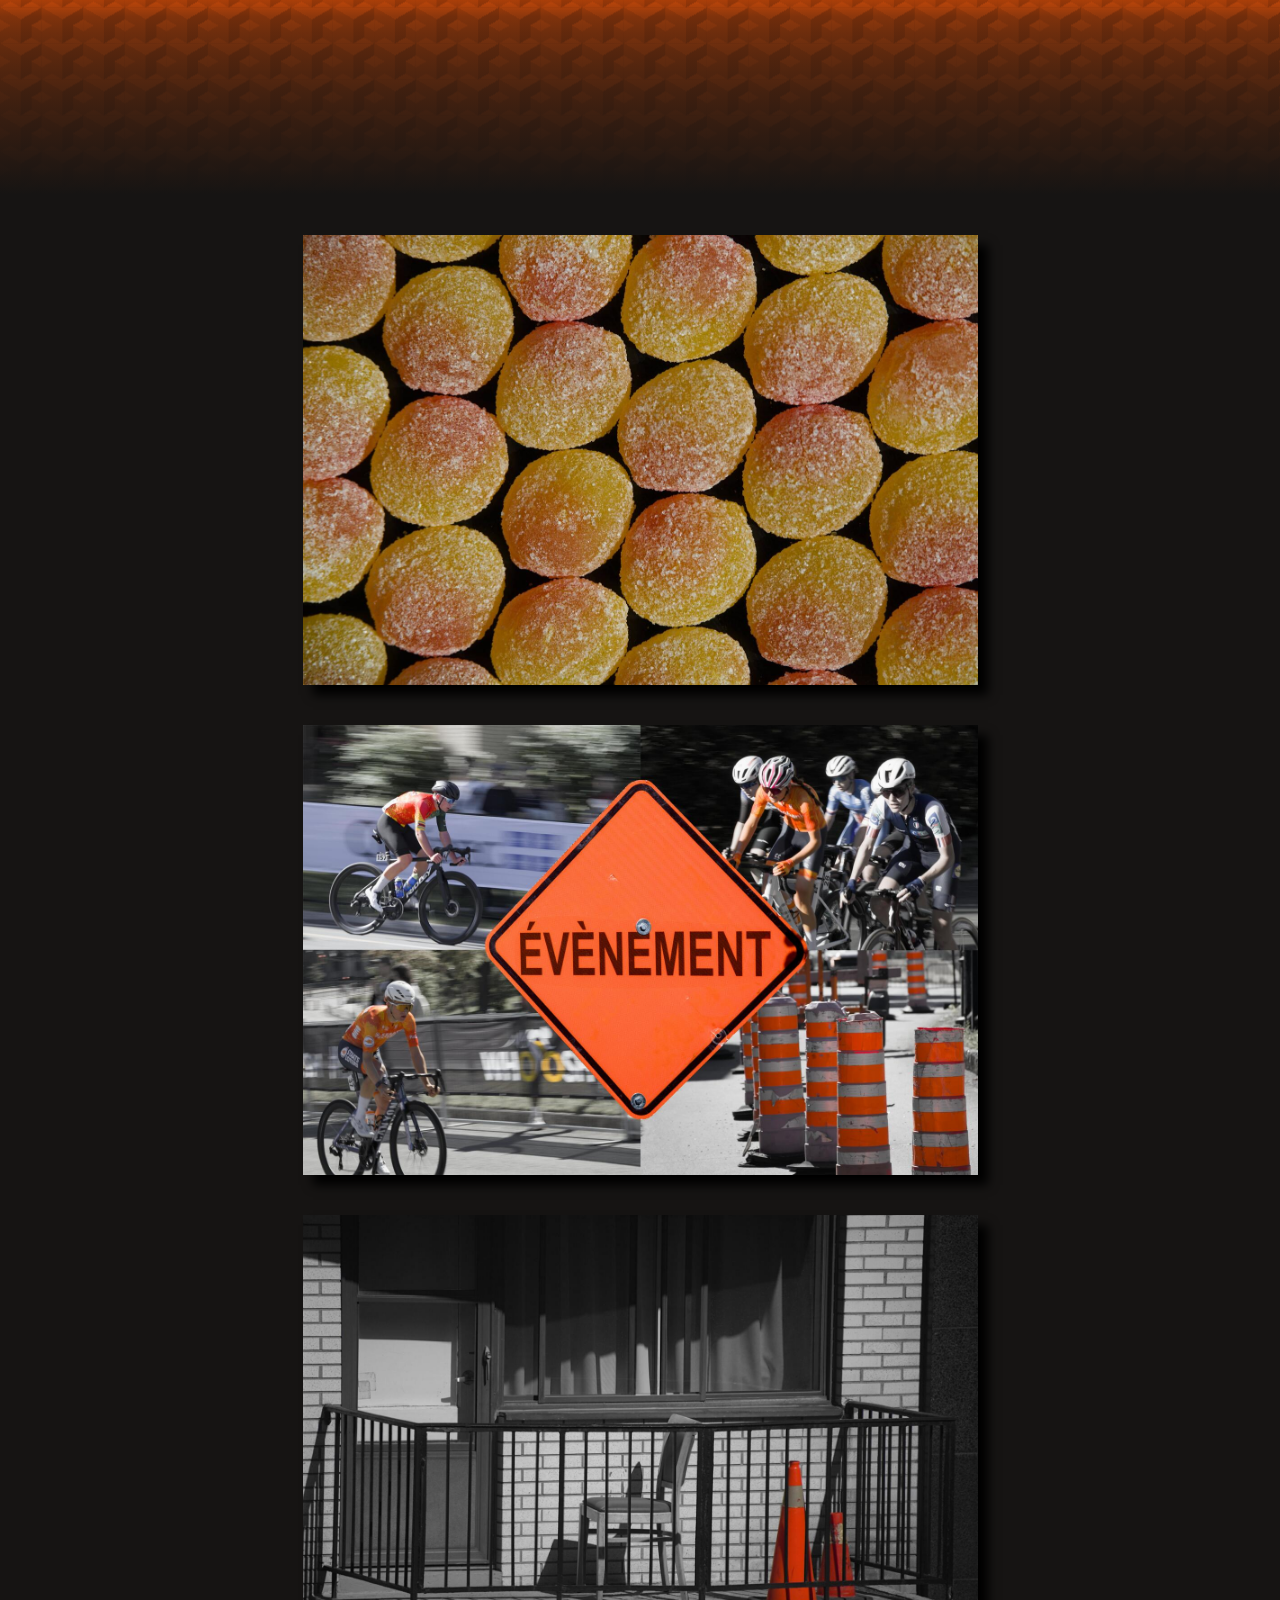
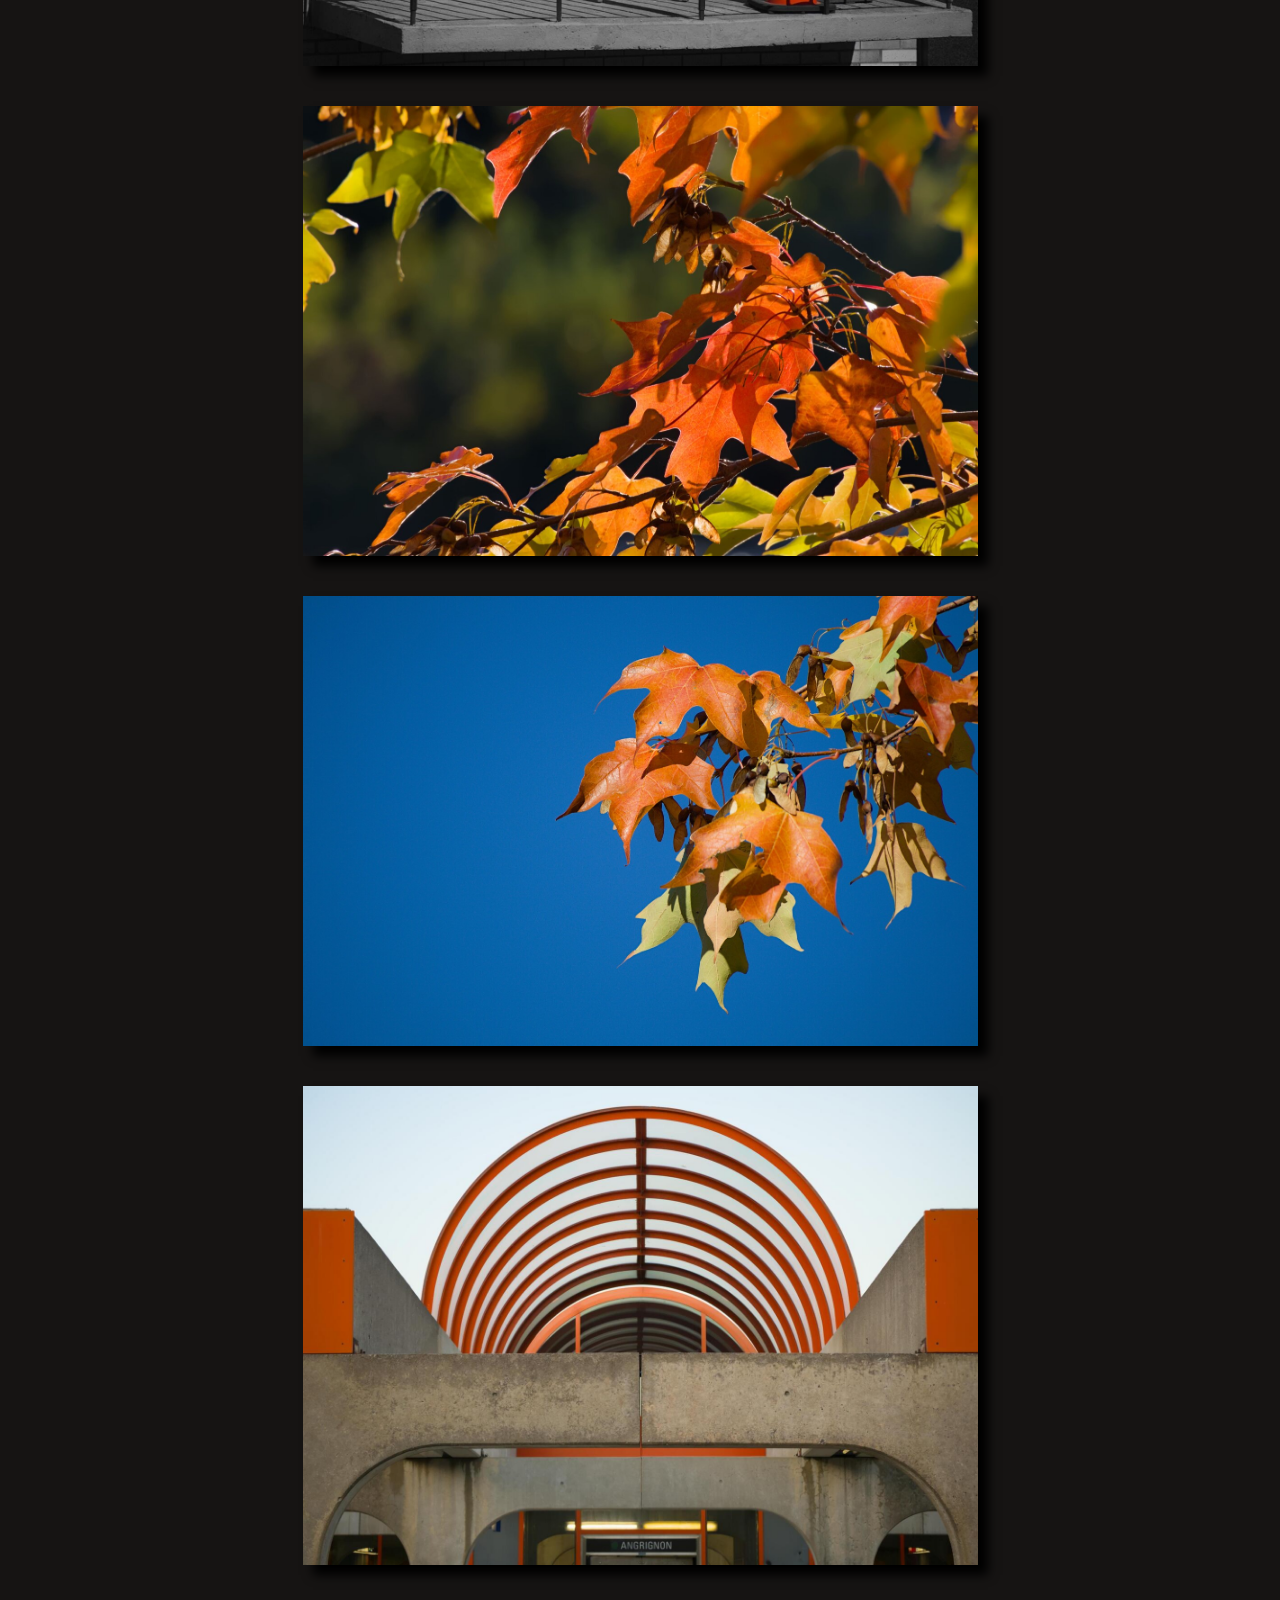
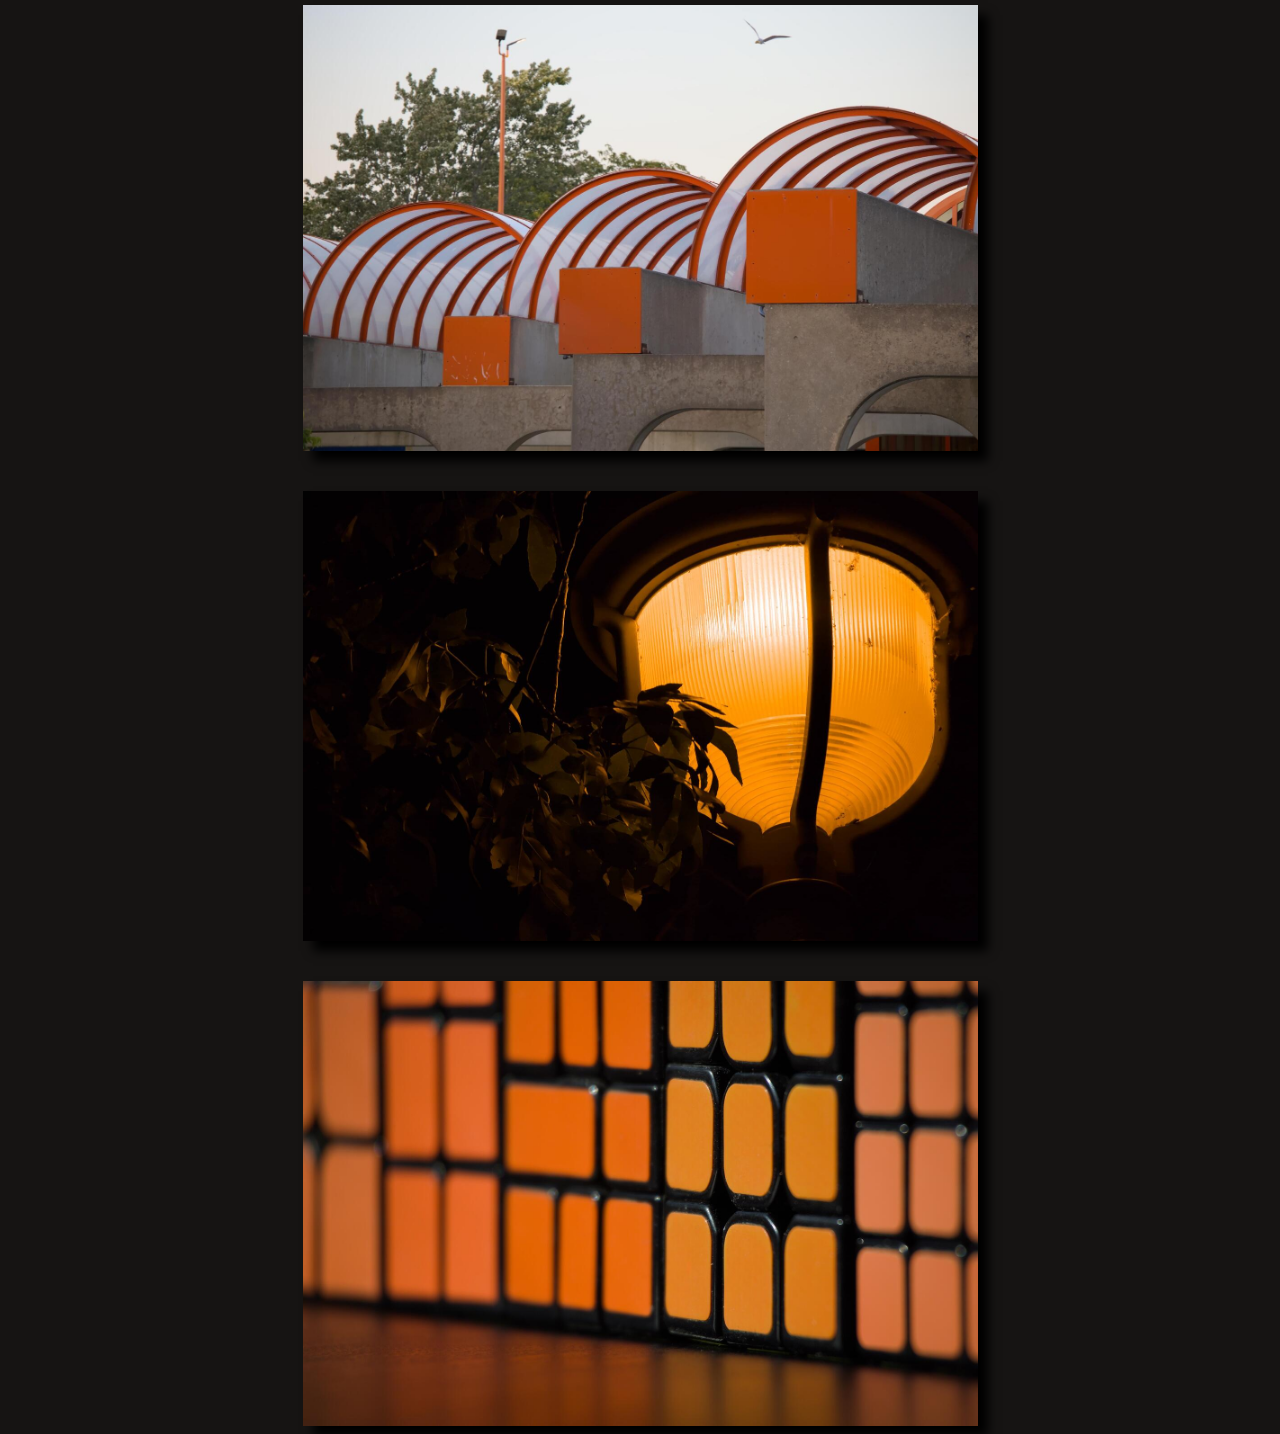
==== commit b649ee34: "Add infinite scrolling" ====
--- a/index.html
+++ b/index.html
@@ -5,6 +5,7 @@
         <meta name="viewport" content="width=device-width" />
         <title>Orange Photos</title>
         <link rel="stylesheet" href="index.css" >
+        <script type="text/javascript" src="index.js"></script>
     </head>
     <body>
         <header></header>
@@ -23,6 +24,6 @@
 
             <img src="static/UCI_World_Championships.jpg" id="category-sign" />
             <img src="static/Cones_On_Balcony.jpg" />
-        <section>
+        </section>
     </body>
 </html>
--- a/index.css
+++ b/index.css
@@ -37,7 +37,7 @@
 
 header {
     width: 100%;
-    height: 40px;
+    height: 15vh;
     margin-bottom: 40px;
     padding-top: 10px;
     padding-bottom: 50px;
@@ -75,11 +75,11 @@
 
 /* Background pattern */
 html {
-    --dark-color:       hsl(18, 65%, 24%);
-    --mid-color:        hsl(18, 65%, 28%);
-    --light-color:      hsl(18, 65%, 32%);
+    --dark-color:       hsl(20, 90%, 31%);
+    --mid-color:        hsl(20, 90%, 35%);
+    --light-color:      hsl(20, 90%, 39%);
 
-    --back-color:       hsl(18, 7%, 8%);
+    --back-color:       hsl(20, 7%, 8%);
     background-color:   var(--back-color);
 }
 
@@ -89,7 +89,7 @@
     --tile-width: calc(var(--tile-height) * 1.155);
     --tile-size: var(--tile-width) var(--tile-height);
     background:
-        linear-gradient(to bottom, transparent, var(--back-color)),
+        linear-gradient(to bottom, transparent, 25%, var(--back-color)),
 
         conic-gradient(from -60deg at 50.00% 33.33%, var(--light-color) 0deg 120deg, #0000 0deg 360deg) 0 / var(--tile-size),
         conic-gradient(from  60deg at 75.00% 50.00%, var(--light-color) 0deg  60deg, #0000 0deg 360deg) 0 / var(--tile-size),
@@ -108,3 +108,15 @@
 hr {
     border: 2px solid white;
 }
+
+/* Source - https://stackoverflow.com/a/38994837
+ * Posted by Hristo Eftimov, modified by community. See post 'Timeline' for change history
+ * Retrieved 2026-10-17, License - CC BY-SA 4.0
+ */
+html {
+    -ms-overflow-style: none;  /* Internet Explorer 10+ */
+    scrollbar-width: none;  /* Firefox, Safari 18.2+, Chromium 121+ */
+}
+html::-webkit-scrollbar {
+    display: none;  /* Older Safari and Chromium */
+}
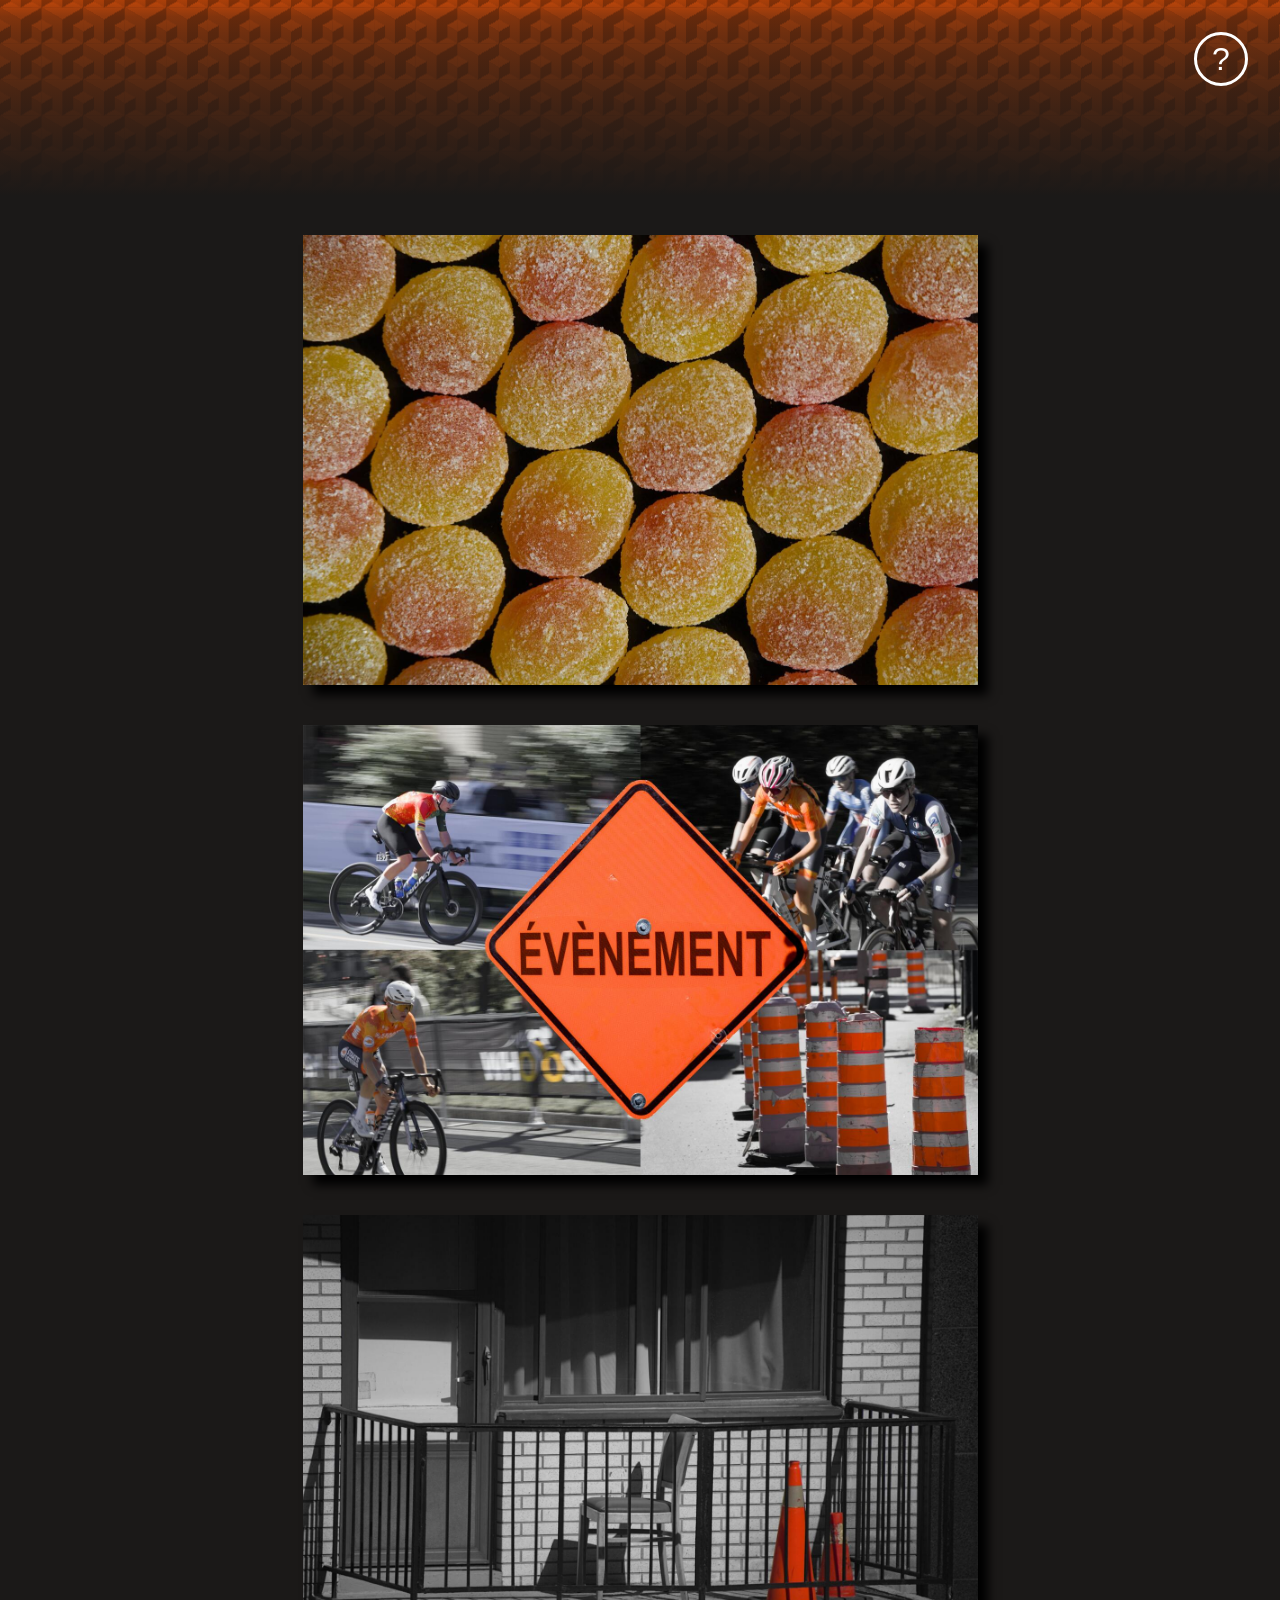
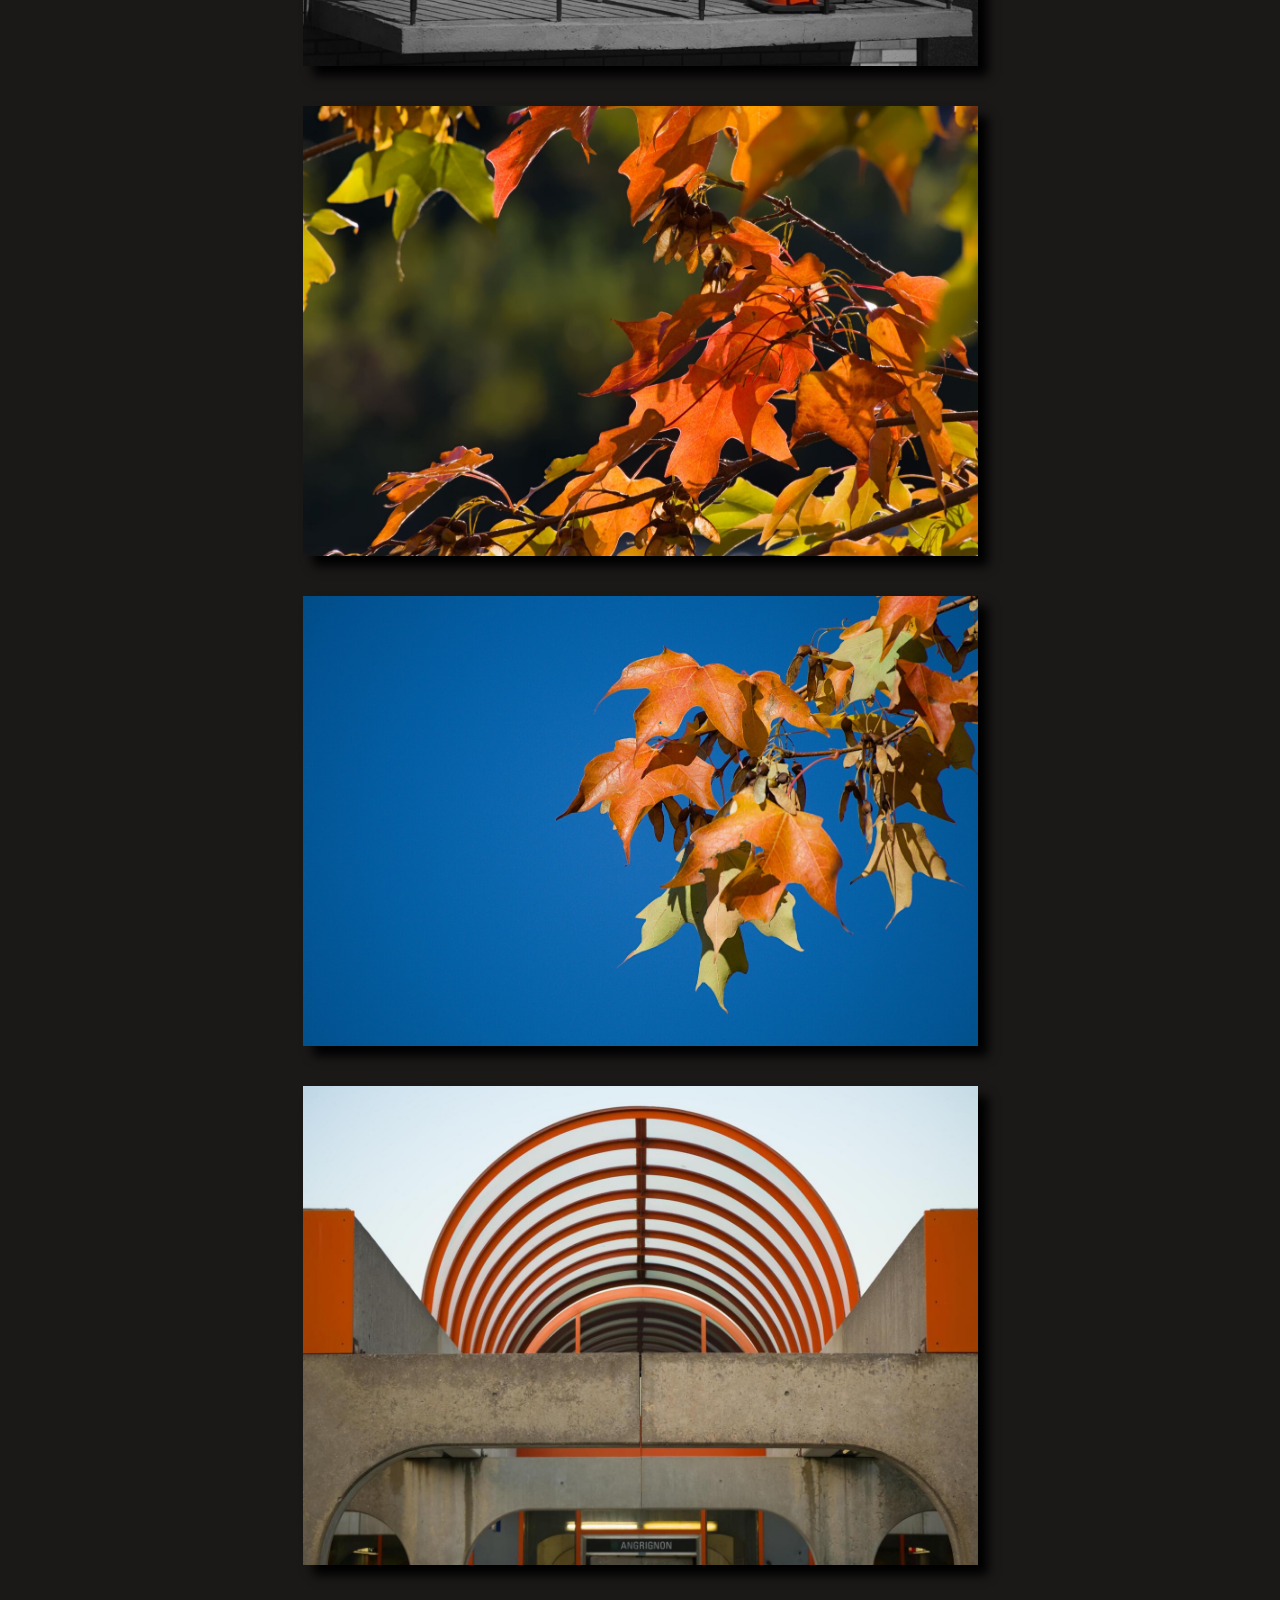
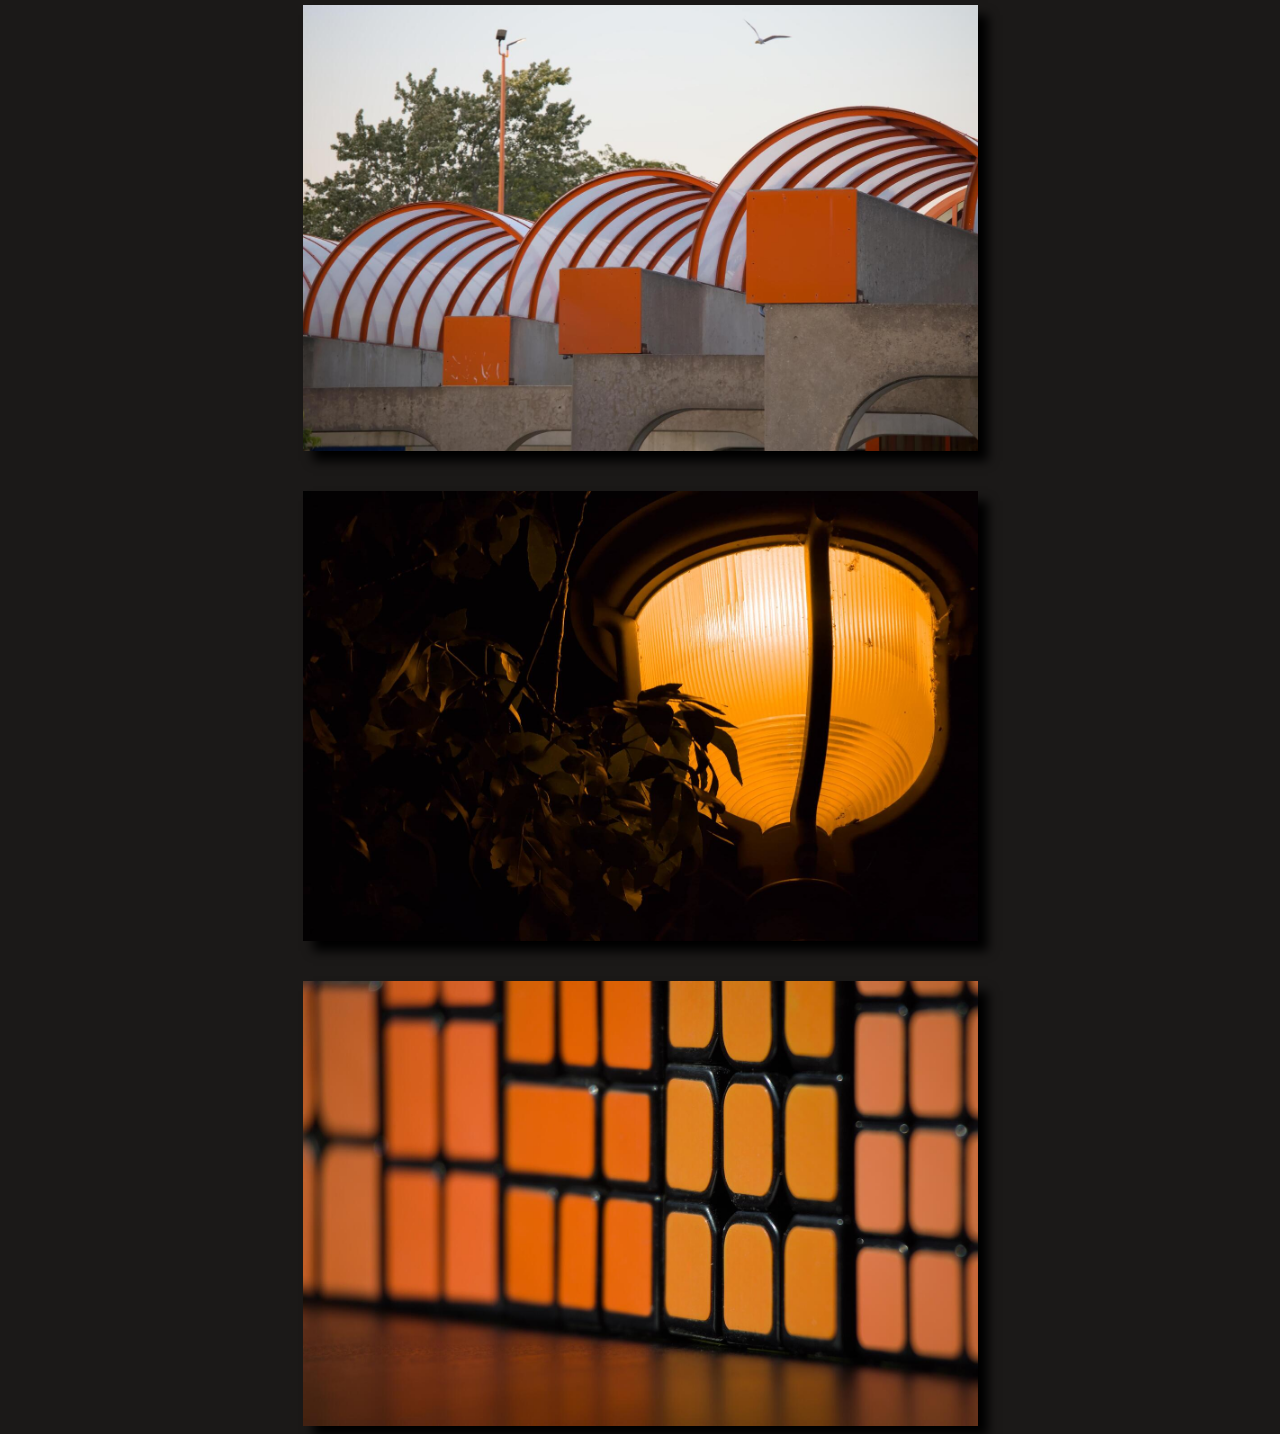
==== commit a8dcc236: "Add page explaining project" ====
--- a/index.html
+++ b/index.html
@@ -4,11 +4,14 @@
         <meta charset="utf-8" />
         <meta name="viewport" content="width=device-width" />
         <title>Orange Photos</title>
+        <link rel="stylesheet" href="common.css" >
         <link rel="stylesheet" href="index.css" >
         <script type="text/javascript" src="index.js"></script>
     </head>
     <body>
-        <header></header>
+        <header>
+            <a href="about.html">?</a>
+        </header>
         <section id="images-section">
             <img src="static/Orange_Leaves_2.jpg" id="category-nature" />
             <img src="static/Orange_Leaves_1.jpg" />
--- a/common.css
+++ b/common.css
@@ -0,0 +1,78 @@
+html {
+    color: white;
+    font-family: sans-serif;
+    width: 100%;
+    display: flex;
+    flex-direction: column;
+    align-items: center;
+}
+
+a {
+    color: white;
+}
+
+body {
+    width: 100%;
+    margin-top: 0;
+}
+
+body {
+    display: flex;
+    flex-direction: column;
+    align-items: center;
+}
+
+header {
+    width: 100%;
+    height: 15vh;
+    margin-bottom: 40px;
+    padding-bottom: 60px;
+}
+
+h2 {
+    margin-bottom: 0;
+}
+
+/* Background pattern */
+html {
+    --dark-color:       hsl(20, 90%, 27%);
+    --mid-color:        hsl(20, 90%, 35%);
+    --light-color:      hsl(20, 90%, 39%);
+
+    --back-color:       hsl(20, 7%, 10%);
+    background-color:   var(--back-color);
+}
+
+header {
+    /* tile size: 4sqrt(3) ~= 6.928 (width) x 6 (height) */
+    --tile-height: 4vh;
+    --tile-width: calc(var(--tile-height) * 1.155);
+    --tile-size: var(--tile-width) var(--tile-height);
+    background:
+        linear-gradient(to bottom, transparent, 25%, var(--back-color)),
+
+        conic-gradient(from -60deg at 50.00% 33.33%, var(--light-color) 0deg 120deg, #0000 0deg 360deg) 0 / var(--tile-size),
+        conic-gradient(from  60deg at 75.00% 50.00%, var(--light-color) 0deg  60deg, #0000 0deg 360deg) 0 / var(--tile-size),
+        conic-gradient(from 240deg at 25.00% 50.00%, var(--light-color) 0deg  60deg, #0000 0deg 360deg) 0 / var(--tile-size),
+        conic-gradient(from 120deg at 25.00% 83.33%, var(--light-color) 0deg 120deg, #0000 0deg 360deg) 0 / var(--tile-size),
+        conic-gradient(from 120deg at 75.00% 83.33%, var(--light-color) 0deg 120deg, #0000 0deg 360deg) 0 / var(--tile-size),
+
+        conic-gradient(from 180deg at 25.00% 50.00%, var(--dark-color) 0deg  60deg, #0000 0deg 360deg) 0 / var(--tile-size),
+        conic-gradient(from 120deg at 75.00% 50.00%, var(--mid-color) 0deg  60deg, #0000 0deg 360deg) 0 / var(--tile-size),
+
+        conic-gradient(from 180deg at 50.00% 33.33%, var(--mid-color) 0deg 120deg, #0000 0deg 360deg) 0 / var(--tile-size),
+
+        var(--dark-color);
+}
+
+/* Source - https://stackoverflow.com/a/38994837
+ * Posted by Hristo Eftimov, modified by community. See post 'Timeline' for change history
+ * Retrieved 2026-10-17, License - CC BY-SA 4.0
+ */
+html {
+    -ms-overflow-style: none;  /* Internet Explorer 10+ */
+    scrollbar-width: none;  /* Firefox, Safari 18.2+, Chromium 121+ */
+}
+html::-webkit-scrollbar {
+    display: none;  /* Older Safari and Chromium */
+}
--- a/index.css
+++ b/index.css
@@ -1,19 +1,22 @@
-html {
-    color: white;
-    font-family: sans-serif;
-    width: 100%;
+header {
     display: flex;
-    flex-direction: column;
-    align-items: center;
+    flex-direction: row;
+    justify-content: end;
+    align-items: start;
 }
 
-a {
-    color: white;
-}
-
-body {
-    width: 100%;
-    margin-top: 0;
+header a {
+    font-size: xx-large;
+    text-decoration: none;
+    border: 3px solid white;
+    border-radius: 50%;
+    aspect-ratio: 1/1;
+    height: 1.5em;
+    width: auto;
+    text-align: center;
+    line-height: 1.5em;
+    margin-right: 1em;
+    margin-top: 1em;
 }
 
 #images-section {
@@ -27,33 +30,6 @@
      */
     width: min(90%, 75vh);
     gap: 40px;
-}
-
-body {
-    display: flex;
-    flex-direction: column;
-    align-items: center;
-}
-
-header {
-    width: 100%;
-    height: 15vh;
-    margin-bottom: 40px;
-    padding-top: 10px;
-    padding-bottom: 50px;
-}
-
-h2 a {
-    text-decoration: none;
-}
-
-h2 {
-    margin-bottom: 0;
-}
-
-hr {
-    width: 100%;
-    margin-bottom: 20px;
 }
 
 #intro-section {
@@ -72,51 +48,3 @@
     width: 100%;
     box-shadow: 10px 10px 10px black;
 }
-
-/* Background pattern */
-html {
-    --dark-color:       hsl(20, 90%, 31%);
-    --mid-color:        hsl(20, 90%, 35%);
-    --light-color:      hsl(20, 90%, 39%);
-
-    --back-color:       hsl(20, 7%, 8%);
-    background-color:   var(--back-color);
-}
-
-header {
-    /* tile size: 4sqrt(3) ~= 6.928 (width) x 6 (height) */
-    --tile-height: 4vh;
-    --tile-width: calc(var(--tile-height) * 1.155);
-    --tile-size: var(--tile-width) var(--tile-height);
-    background:
-        linear-gradient(to bottom, transparent, 25%, var(--back-color)),
-
-        conic-gradient(from -60deg at 50.00% 33.33%, var(--light-color) 0deg 120deg, #0000 0deg 360deg) 0 / var(--tile-size),
-        conic-gradient(from  60deg at 75.00% 50.00%, var(--light-color) 0deg  60deg, #0000 0deg 360deg) 0 / var(--tile-size),
-        conic-gradient(from 240deg at 25.00% 50.00%, var(--light-color) 0deg  60deg, #0000 0deg 360deg) 0 / var(--tile-size),
-        conic-gradient(from 120deg at 25.00% 83.33%, var(--light-color) 0deg 120deg, #0000 0deg 360deg) 0 / var(--tile-size),
-        conic-gradient(from 120deg at 75.00% 83.33%, var(--light-color) 0deg 120deg, #0000 0deg 360deg) 0 / var(--tile-size),
-
-        conic-gradient(from 180deg at 25.00% 50.00%, var(--mid-color) 0deg  60deg, #0000 0deg 360deg) 0 / var(--tile-size),
-        conic-gradient(from 120deg at 75.00% 50.00%, var(--mid-color) 0deg  60deg, #0000 0deg 360deg) 0 / var(--tile-size),
-
-        conic-gradient(from 180deg at 50.00% 33.33%, var(--mid-color) 0deg 120deg, #0000 0deg 360deg) 0 / var(--tile-size),
-
-        var(--dark-color);
-}
-
-hr {
-    border: 2px solid white;
-}
-
-/* Source - https://stackoverflow.com/a/38994837
- * Posted by Hristo Eftimov, modified by community. See post 'Timeline' for change history
- * Retrieved 2026-10-17, License - CC BY-SA 4.0
- */
-html {
-    -ms-overflow-style: none;  /* Internet Explorer 10+ */
-    scrollbar-width: none;  /* Firefox, Safari 18.2+, Chromium 121+ */
-}
-html::-webkit-scrollbar {
-    display: none;  /* Older Safari and Chromium */
-}
